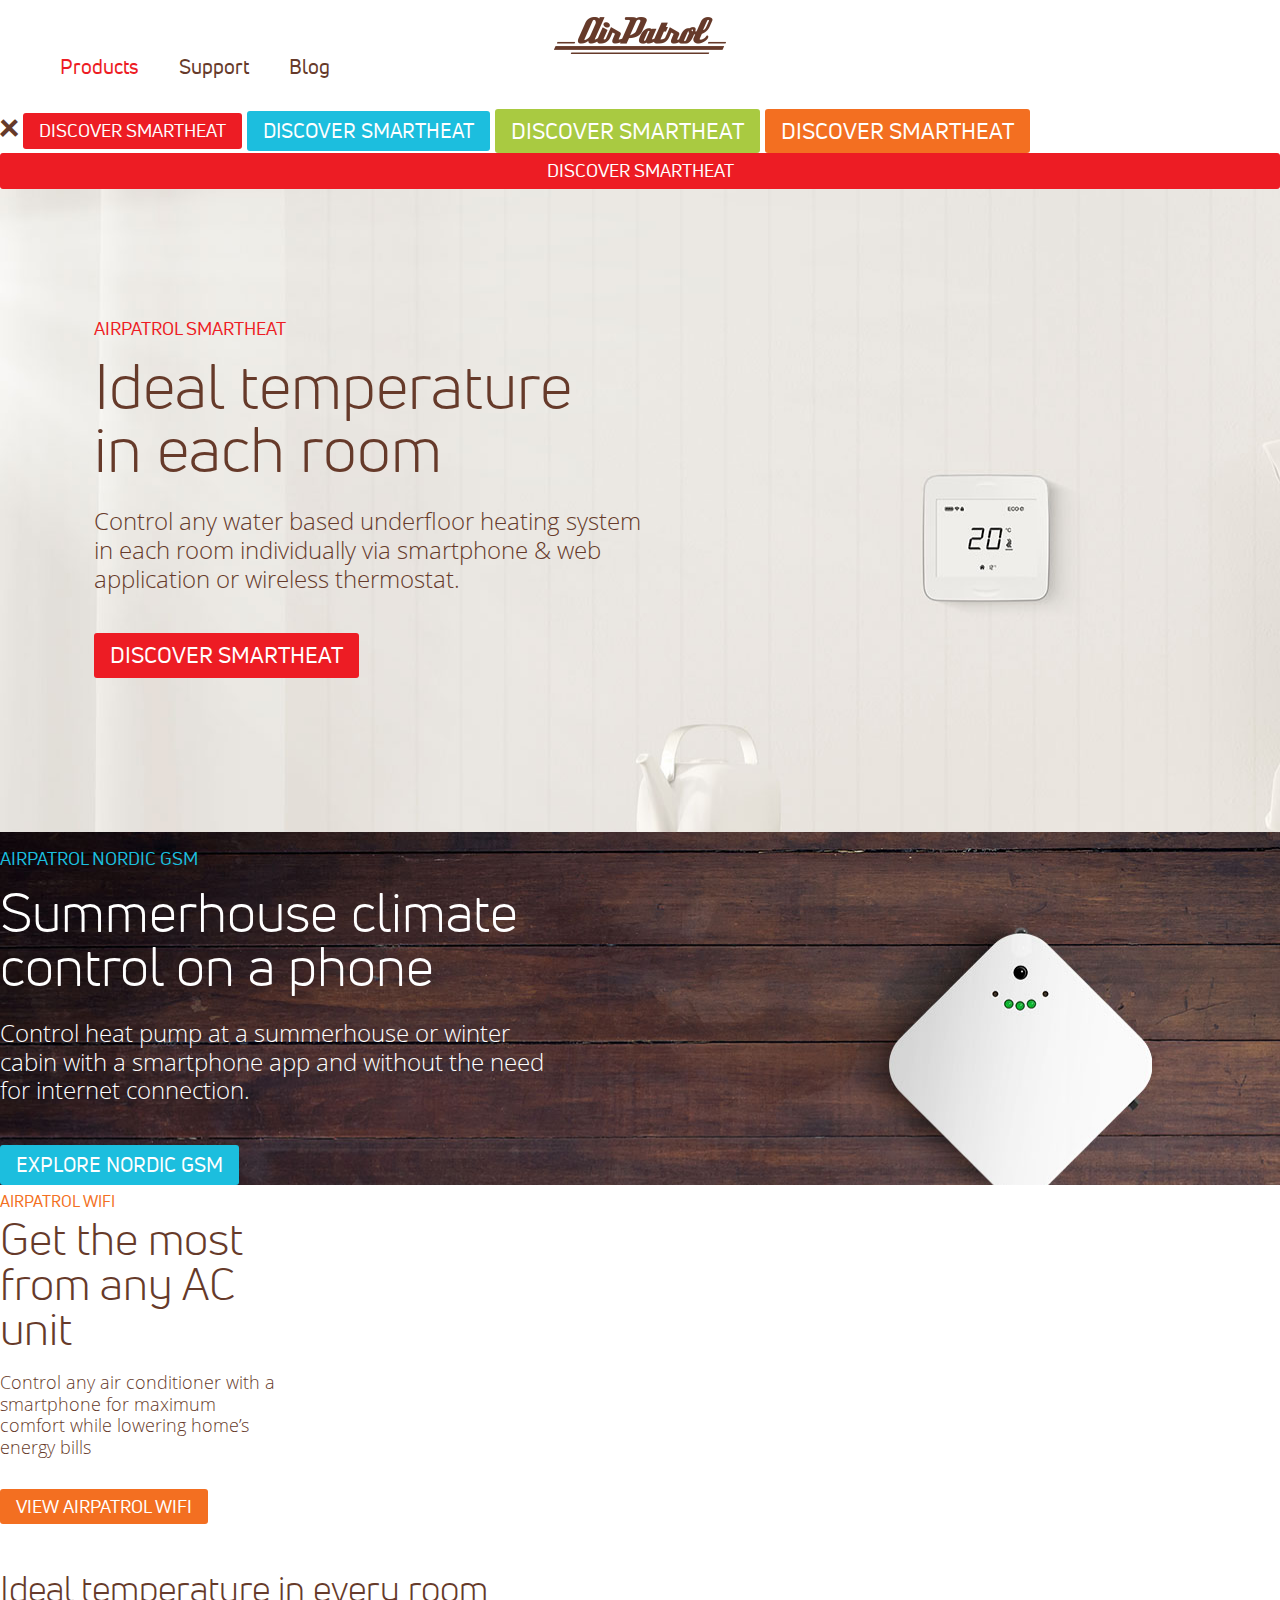
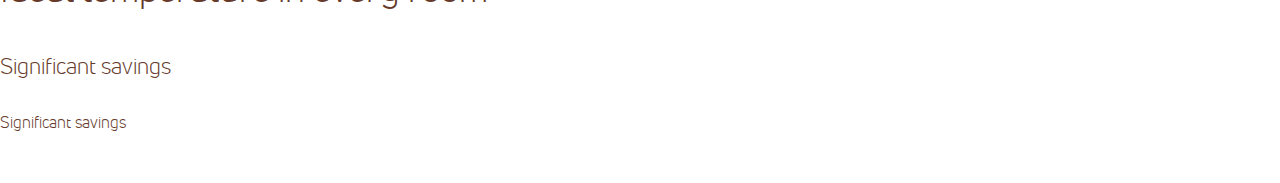
==== home-page.html @ 87ac8ced "ghgg" ====
<!DOCTYPE html>
<html>
<head>
	<title>AirPatrol</title>
	<meta charset="utf-8">
	<meta name="viewport" content="width=device-width, initial-scale=1.0">
	<link rel="stylesheet" type="text/css" href="css/style.css">
</head>
<body>

<div class="wrapper">
	<header class="main-header">
		<a href="">
			<img src="images/logo.png" alt="">
		</a>
		<nav class="nain-nav">
			<ul class="clearfix">
				<li class="current">
					<a href="">Products</a>
				</li>
				<li>
					<a href="">Support</a>
				</li>
				<li>
					<a href="">Blog</a>
				</li>
			</ul>
		</nav>
		<i class="icon icon-close"></i>
		<a href="" class="btn btn-sm btn-red">discover smartheat</a>
		<a href="" class="btn btn-md btn-blue">discover smartheat</a>
		<a href="" class="btn btn-lg btn-green">discover smartheat</a>
		<a href="" class="btn btn-lg btn-orange">discover smartheat</a>
		<a href="" class="btn btn-sm btn-red btn-block">discover smartheat</a>
		<div class="main-width">
			<div class="top-banner text-lg" style="background-image: url(images/image-1.jpg);">
				<div class="subtitle-lg text-red">AirPatrol SmartHeat</div>
				<h1>Ideal temperature <br>in each room</h1>
				<p>Control any water based underfloor heating system <br>in each room individually via smartphone &amp; web<br> application or wireless thermostat.</p>
				<a href="" class="btn btn-lg btn-red">discover smartheat</a>
			</div>
			<div class="image-container text-lg text-white" style="background-image: url(images/image-2.jpg);">
				<div class="subtitle-lg text-blue">AirPatrol NORDIC GSM</div>
				<h2>Summerhouse climate<br> control on a phone</h2>
				<p>Control heat pump at a summerhouse or winter<br> cabin with a smartphone app and without the need <br>for internet connection.</p>
				<a href="" class="btn btn-md btn-blue">Explore NORDIC GSM</a>
			</div>
			<div>
				<div class="subtitle text-orange">Airpatrol wifi</div>
				<h3>Get the most<br> from any AC<br> unit</h3>
				<p>Control any air conditioner with a<br> smartphone for maximum<br> comfort while lowering home’s<br> energy bills</p>
				<a href="" class="btn btn-sm btn-orange">View airpatrol wifi</a>
			</div>
			<h4>Ideal temperature in every room</h4>
			<h5>Significant savings</h5>
			<h6>Significant savings</h6>
		</div>
	</header>
</div>
	<script type="text/javascript" src="https://code.jquery.com/jquery-2.2.3.min.js"></script>
	<script type="text/javascript" src="js/scripts.js"></script>
</body>
</html>
---- css/style.css ----
@font-face {
  font-family: 'icomoon';
  src: url('../fonts/icomoon/fonts/icomoon.eot?mzjfic');
  src: url('../fonts/icomoon/fonts/icomoon.eot?mzjfic#iefix') format('embedded-opentype'), url('../fonts/icomoon/fonts/icomoon.ttf?mzjfic') format('truetype'), url('../fonts/icomoon/fonts/icomoon.woff?mzjfic') format('woff'), url('../fonts/icomoon/fonts/icomoon.svg?mzjfic#icomoon') format('svg');
  font-weight: normal;
  font-style: normal;
}
[class^="icon-"],
[class*=" icon-"] {
  /* use !important to prevent issues with browser extensions that change fonts */
  font-family: 'icomoon' !important;
  speak: none;
  font-style: normal;
  font-weight: normal;
  font-variant: normal;
  text-transform: none;
  line-height: 1;
  /* Better Font Rendering =========== */
  -webkit-font-smoothing: antialiased;
  -moz-osx-font-smoothing: grayscale;
}
.icon-amp:before {
  content: "\e900";
}
.icon-box:before {
  content: "\e901";
}
.icon-cart:before {
  content: "\e902";
}
.icon-check:before {
  content: "\e903";
}
.icon-close:before {
  content: "\e904";
}
.icon-europe:before {
  content: "\e905";
}
.icon-facebook:before {
  content: "\e906";
}
.icon-instagram:before {
  content: "\e907";
}
.icon-pinterest:before {
  content: "\e908";
}
.icon-shield:before {
  content: "\e909";
}
.icon-stars:before {
  content: "\e90a";
}
.icon-twitter:before {
  content: "\e90b";
}
.icon-youtube:before {
  content: "\e90c";
}
.icon-bottom:before {
  content: "\e921";
}
.icon-right:before {
  content: "\e91f";
}
@font-face {
  font-family: 'UniNeue';
  src: url('../fonts/UniNeue/unineueblack.eot');
  src: url('../fonts/UniNeue/unineueblack.eot?#iefix') format('embedded-opentype'), url('../fonts/UniNeue/unineueblack.woff2') format('woff2'), url('../fonts/UniNeue/unineueblack.woff') format('woff'), url('../fonts/UniNeue/unineueblack.ttf') format('truetype'), url('../fonts/UniNeue/unineueblack.svg#uni_neueblack') format('svg');
  font-weight: 900;
  font-style: normal;
}
@font-face {
  font-family: 'UniNeue';
  src: url('../fonts/UniNeue/unineueblack-italic.eot');
  src: url('../fonts/UniNeue/unineueblack-italic.eot?#iefix') format('embedded-opentype'), url('../fonts/UniNeue/unineueblack-italic.woff2') format('woff2'), url('../fonts/UniNeue/unineueblack-italic.woff') format('woff'), url('../fonts/UniNeue/unineueblack-italic.ttf') format('truetype'), url('../fonts/UniNeue/unineueblack-italic.svg#uni_neueblack_italic') format('svg');
  font-weight: 900;
  font-style: italic;
}
@font-face {
  font-family: 'UniNeue';
  src: url('../fonts/UniNeue/unineuebold.eot');
  src: url('../fonts/UniNeue/unineuebold.eot?#iefix') format('embedded-opentype'), url('../fonts/UniNeue/unineuebold.woff2') format('woff2'), url('../fonts/UniNeue/unineuebold.woff') format('woff'), url('../fonts/UniNeue/unineuebold.ttf') format('truetype'), url('../fonts/UniNeue/unineuebold.svg#uni_neuebold') format('svg');
  font-weight: 700;
  font-style: normal;
}
@font-face {
  font-family: 'UniNeue';
  src: url('../fonts/UniNeue/unineuebold-italic.eot');
  src: url('../fonts/UniNeue/unineuebold-italic.eot?#iefix') format('embedded-opentype'), url('../fonts/UniNeue/unineuebold-italic.woff2') format('woff2'), url('../fonts/UniNeue/unineuebold-italic.woff') format('woff'), url('../fonts/UniNeue/unineuebold-italic.ttf') format('truetype'), url('../fonts/UniNeue/unineuebold-italic.svg#uni_neuebold_italic') format('svg');
  font-weight: 700;
  font-style: italic;
}
@font-face {
  font-family: 'UniNeue';
  src: url('../fonts/UniNeue/unineuebook.eot');
  src: url('../fonts/UniNeue/unineuebook.eot?#iefix') format('embedded-opentype'), url('../fonts/UniNeue/unineuebook.woff2') format('woff2'), url('../fonts/UniNeue/unineuebook.woff') format('woff'), url('../fonts/UniNeue/unineuebook.ttf') format('truetype'), url('../fonts/UniNeue/unineuebook.svg#uni_neuebook') format('svg');
  font-weight: 300;
  font-style: normal;
}
@font-face {
  font-family: 'UniNeue';
  src: url('../fonts/UniNeue/UniNeueBook-Italic.eot');
  src: url('../fonts/UniNeue/UniNeueBook-Italic.eot?#iefix') format('embedded-opentype'), url('../fonts/UniNeue/UniNeueBook-Italic.woff2') format('woff2'), url('../fonts/UniNeue/UniNeueBook-Italic.woff') format('woff'), url('../fonts/UniNeue/UniNeueBook-Italic.ttf') format('truetype'), url('../fonts/UniNeue/UniNeueBook-Italic.svg#UniNeueBook-Italic') format('svg');
  font-weight: 300;
  font-style: italic;
}
@font-face {
  font-family: 'UniNeue';
  src: url('../fonts/UniNeue/unineueheavy.eot');
  src: url('../fonts/UniNeue/unineueheavy.eot?#iefix') format('embedded-opentype'), url('../fonts/UniNeue/unineueheavy.woff2') format('woff2'), url('../fonts/UniNeue/unineueheavy.woff') format('woff'), url('../fonts/UniNeue/unineueheavy.ttf') format('truetype'), url('../fonts/UniNeue/unineueheavy.svg#uni_neueheavy') format('svg');
  font-weight: 800;
  font-style: normal;
}
@font-face {
  font-family: 'UniNeue';
  src: url('../fonts/UniNeue/unineueheavy-italic.eot');
  src: url('../fonts/UniNeue/unineueheavy-italic.eot?#iefix') format('embedded-opentype'), url('../fonts/UniNeue/unineueheavy-italic.woff2') format('woff2'), url('../fonts/UniNeue/unineueheavy-italic.woff') format('woff'), url('../fonts/UniNeue/unineueheavy-italic.ttf') format('truetype'), url('../fonts/UniNeue/unineueheavy-italic.svg#uni_neueheavy_italic') format('svg');
  font-weight: 800;
  font-style: italic;
}
@font-face {
  font-family: 'UniNeue';
  src: url('../fonts/UniNeue/unineuelight.eot');
  src: url('../fonts/UniNeue/unineuelight.eot?#iefix') format('embedded-opentype'), url('../fonts/UniNeue/unineuelight.woff2') format('woff2'), url('../fonts/UniNeue/unineuelight.woff') format('woff'), url('../fonts/UniNeue/unineuelight.ttf') format('truetype'), url('../fonts/UniNeue/unineuelight.svg#uni_neuelight') format('svg');
  font-weight: 200;
  font-style: normal;
}
@font-face {
  font-family: 'UniNeue';
  src: url('../fonts/UniNeue/unineuelight-italic.eot');
  src: url('../fonts/UniNeue/unineuelight-italic.eot?#iefix') format('embedded-opentype'), url('../fonts/UniNeue/unineuelight-italic.woff2') format('woff2'), url('../fonts/UniNeue/unineuelight-italic.woff') format('woff'), url('../fonts/UniNeue/unineuelight-italic.ttf') format('truetype'), url('../fonts/UniNeue/unineuelight-italic.svg#uni_neuelight_italic') format('svg');
  font-weight: 200;
  font-style: italic;
}
@font-face {
  font-family: 'UniNeue';
  src: url('../fonts/UniNeue/unineueregular.eot');
  src: url('../fonts/UniNeue/unineueregular.eot?#iefix') format('embedded-opentype'), url('../fonts/UniNeue/unineueregular.woff2') format('woff2'), url('../fonts/UniNeue/unineueregular.woff') format('woff'), url('../fonts/UniNeue/unineueregular.ttf') format('truetype'), url('../fonts/UniNeue/unineueregular.svg#uni_neueregular') format('svg');
  font-weight: 400;
  font-style: normal;
}
@font-face {
  font-family: 'UniNeue';
  src: url('../fonts/UniNeue/unineueregular-italic.eot');
  src: url('../fonts/UniNeue/unineueregular-italic.eot?#iefix') format('embedded-opentype'), url('../fonts/UniNeue/unineueregular-italic.woff2') format('woff2'), url('../fonts/UniNeue/unineueregular-italic.woff') format('woff'), url('../fonts/UniNeue/unineueregular-italic.ttf') format('truetype'), url('../fonts/UniNeue/unineueregular-italic.svg#uni_neueregular_italic') format('svg');
  font-weight: 400;
  font-style: italic;
}
@font-face {
  font-family: 'UniNeue';
  src: url('../fonts/UniNeue/unineuethin.eot');
  src: url('../fonts/UniNeue/unineuethin.eot?#iefix') format('embedded-opentype'), url('../fonts/UniNeue/unineuethin.woff2') format('woff2'), url('../fonts/UniNeue/unineuethin.woff') format('woff'), url('../fonts/UniNeue/unineuethin.ttf') format('truetype'), url('../fonts/UniNeue/unineuethin.svg#uni_neuethin') format('svg');
  font-weight: 100;
  font-style: normal;
}
@font-face {
  font-family: 'UniNeue';
  src: url('../fonts/UniNeue/UniNeueThin-Italic.eot');
  src: url('../fonts/UniNeue/UniNeueThin-Italic.eot?#iefix') format('embedded-opentype'), url('../fonts/UniNeue/UniNeueThin-Italic.woff2') format('woff2'), url('../fonts/UniNeue/UniNeueThin-Italic.woff') format('woff'), url('../fonts/UniNeue/UniNeueThin-Italic.ttf') format('truetype'), url('../fonts/UniNeue/UniNeueThin-Italic.svg#UniNeueThin-Italic') format('svg');
  font-weight: 100;
  font-style: italic;
}
@font-face {
  font-family: 'OpenSans';
  src: url('../fonts/OpenSans/OpenSans-Light.eot');
  src: url('../fonts/OpenSans/OpenSans-Light.eot?#iefix') format('embedded-opentype'), url('../fonts/OpenSans/OpenSans-Light.woff2') format('woff2'), url('../fonts/OpenSans/OpenSans-Light.woff') format('woff'), url('../fonts/OpenSans/OpenSans-Light.ttf') format('truetype'), url('../fonts/OpenSans/OpenSans-Light.svg#OpenSans-Light') format('svg');
  font-weight: 300;
  font-style: normal;
}
@font-face {
  font-family: 'OpenSans';
  src: url('../fonts/OpenSans/OpenSansLight-Italic.eot');
  src: url('../fonts/OpenSans/OpenSansLight-Italic.eot?#iefix') format('embedded-opentype'), url('../fonts/OpenSans/OpenSansLight-Italic.woff2') format('woff2'), url('../fonts/OpenSans/OpenSansLight-Italic.woff') format('woff'), url('../fonts/OpenSans/OpenSansLight-Italic.ttf') format('truetype'), url('../fonts/OpenSans/OpenSansLight-Italic.svg#OpenSansLight-Italic') format('svg');
  font-weight: 300;
  font-style: italic;
}
* {
  -webkit-box-sizing: border-box;
  -moz-box-sizing: border-box;
  box-sizing: border-box;
}
*:before,
*:after {
  -webkit-box-sizing: border-box;
  -moz-box-sizing: border-box;
  box-sizing: border-box;
}
html {
  font-size: 18px;
}
body {
  font-size: 1rem;
  line-height: 1.2;
  color: #663a2a;
  font-family: 'OpenSans', sans-serif;
  font-weight: 300;
  font-style: normal;
  background: #ffffff;
  letter-spacing: 0;
}
input,
button,
select,
textarea {
  font-family: inherit;
  font-size: inherit;
  line-height: inherit;
}
a {
  color: #ed1c24;
  text-decoration: none;
}
a:hover,
a:focus {
  color: #23527c;
  text-decoration: underline;
}
a:focus {
  outline: 5px auto -webkit-focus-ring-color;
  outline-offset: -2px;
}
figure {
  margin: 0;
}
img {
  vertical-align: middle;
}
html {
  font-family: sans-serif;
  -webkit-text-size-adjust: 100%;
  -ms-text-size-adjust: 100%;
}
body {
  margin: 0;
}
article,
aside,
details,
figcaption,
figure,
footer,
header,
hgroup,
main,
menu,
nav,
section,
summary {
  display: block;
}
audio,
canvas,
progress,
video {
  display: inline-block;
  vertical-align: baseline;
}
audio:not([controls]) {
  display: none;
  height: 0;
}
[hidden],
template {
  display: none;
}
a {
  background-color: transparent;
}
a:active,
a:hover {
  outline: 0;
}
abbr[title] {
  border-bottom: 1px dotted;
}
b,
strong {
  font-weight: bold;
}
dfn {
  font-style: italic;
}
mark {
  color: #000;
  background: #ff0;
}
small {
  font-size: 80%;
}
sub,
sup {
  position: relative;
  font-size: 75%;
  line-height: 0;
  vertical-align: baseline;
}
sup {
  top: -0.5em;
}
sub {
  bottom: -0.25em;
}
img {
  border: 0;
}
svg:not(:root) {
  overflow: hidden;
}
figure {
  margin: 1em 40px;
}
hr {
  height: 0;
  -webkit-box-sizing: content-box;
  -moz-box-sizing: content-box;
  box-sizing: content-box;
}
pre {
  overflow: auto;
}
code,
kbd,
pre,
samp {
  font-family: monospace, monospace;
  font-size: 1em;
}
button,
input,
optgroup,
select,
textarea {
  margin: 0;
  font: inherit;
  color: inherit;
}
button {
  overflow: visible;
}
button,
select {
  text-transform: none;
}
button,
html input[type="button"],
input[type="reset"],
input[type="submit"] {
  -webkit-appearance: button;
  cursor: pointer;
}
button[disabled],
html input[disabled] {
  cursor: default;
}
button::-moz-focus-inner,
input::-moz-focus-inner {
  padding: 0;
  border: 0;
}
input {
  line-height: normal;
}
input[type="checkbox"],
input[type="radio"] {
  -webkit-box-sizing: border-box;
  -moz-box-sizing: border-box;
  box-sizing: border-box;
  padding: 0;
}
input[type="number"]::-webkit-inner-spin-button,
input[type="number"]::-webkit-outer-spin-button {
  height: auto;
}
input[type="search"] {
  -webkit-box-sizing: content-box;
  -moz-box-sizing: content-box;
  box-sizing: content-box;
  -webkit-appearance: textfield;
}
input[type="search"]::-webkit-search-cancel-button,
input[type="search"]::-webkit-search-decoration {
  -webkit-appearance: none;
}
fieldset {
  padding: .35em .625em .75em;
  margin: 0 2px;
  border: 1px solid #c0c0c0;
}
legend {
  padding: 0;
  border: 0;
}
textarea {
  overflow: auto;
}
optgroup {
  font-weight: bold;
}
table {
  border-spacing: 0;
  border-collapse: collapse;
}
td,
th {
  padding: 0;
}
@media print {
  *,
  *:before,
  *:after {
    color: #000 !important;
    text-shadow: none !important;
    background: transparent !important;
    -webkit-box-shadow: none !important;
    box-shadow: none !important;
  }
  a,
  a:visited {
    text-decoration: underline;
  }
  a[href]:after {
    content: " (" attr(href) ")";
  }
  abbr[title]:after {
    content: " (" attr(title) ")";
  }
  a[href^="#"]:after,
  a[href^="javascript:"]:after {
    content: "";
  }
  pre,
  blockquote {
    border: 1px solid #999;
    page-break-inside: avoid;
  }
  thead {
    display: table-header-group;
  }
  tr,
  img {
    page-break-inside: avoid;
  }
  img {
    max-width: 100% !important;
  }
  p,
  h2,
  h3 {
    orphans: 3;
    widows: 3;
  }
  h2,
  h3 {
    page-break-after: avoid;
  }
  ul,
  ol {
    margin-top: 0;
    margin-bottom: 10px;
  }
}
h1,
h2,
h3,
h4,
h5,
h6,
.h1,
.h2,
.h3,
.h4,
.h5,
.h6 {
  font-family: "UniNeue";
  font-weight: 300;
  line-height: 1;
  color: #663a2a;
}
h1,
.h1 {
  font-size: 63px;
  margin: 0 0 25px;
}
h2,
.h2 {
  font-size: 54px;
  margin: 0 0 25px;
}
h3,
.h3 {
  font-size: 45px;
  margin: 0 0 20px;
}
h4,
.h4 {
  font-size: 36px;
}
h5,
.h5 {
  font-size: 22px;
}
h6,
.h6 {
  font-size: 16px;
}
.row {
  margin-right: -15px;
  margin-left: -15px;
}
.row:before,
.row:after {
  display: table;
  content: '';
}
.row:after {
  clear: both;
}
.text-center {
  text-align: center;
}
.list-unstyled {
  list-style: none;
  padding: 0;
  margin: 0;
}
.text-white > * {
  color: #ffffff;
}
.text-lg {
  font-size: 24px;
}
.text-lg p {
  margin-bottom: 40px;
}
.subtitle-lg,
.subtitle {
  font-weight: 400;
  font-family: "UniNeue";
  text-transform: uppercase;
}
.subtitle-lg {
  font-size: 18px;
  line-height: 3;
}
.subtitle {
  font-size: 16px;
  line-height: 2;
}
.text-red {
  color: #ed1c24;
}
.text-blue {
  color: #1cbede;
}
.text-orange {
  color: #f36f21;
}
.btn {
  font-family: "UniNeue";
  display: inline-block;
  text-transform: uppercase;
  font-weight: 400;
  line-height: 1.2;
  text-align: center;
  white-space: nowrap;
  vertical-align: middle;
  color: #ffffff;
  -ms-touch-action: manipulation;
  touch-action: manipulation;
  cursor: pointer;
  -webkit-user-select: none;
  -moz-user-select: none;
  -ms-user-select: none;
  user-select: none;
  background-image: none;
  border: 1px solid transparent;
  border-radius: 3px;
  -webkit-transition: all 0.2s ease-out 0s;
  -moz-transition: all 0.2s ease-out 0s;
  -o-transition: all 0.2s ease-out 0s;
  -ms-transition: all 0.2s ease-out 0s;
  transition: all 0.2s ease-out 0s;
}
.btn-block {
  display: block;
}
.btn-sm {
  font-size: 18px;
  padding: 6px 15px;
}
.btn-md {
  font-size: 20px;
  padding: 7px 15px;
}
.btn-lg {
  font-size: 22px;
  padding: 8px 15px;
}
.btn-blue {
  background-color: #1cbede;
}
.btn-red {
  background-color: #ed1c24;
}
.btn-green {
  background-color: #a9ca41;
}
.btn-orange {
  background-color: #f36f21;
}
.btn:focus,
.btn:active:focus,
.btn.active:focus,
.btn.focus,
.btn:active.focus,
.btn.active.focus {
  outline: 5px auto -webkit-focus-ring-color;
  outline-offset: -2px;
}
.btn:hover,
.btn:focus,
.btn.focus {
  color: #fff;
  text-decoration: none;
  background-color: #006a66;
}
.btn:active,
.btn.active {
  background-image: none;
  outline: 0;
  background-color: #014341;
}
p,
ul,
ol {
  margin: 0 0 30px;
}
.clearfix:after {
  content: " ";
  display: table;
  width: 100%;
  clear: both;
}
img {
  margin: auto;
  max-width: 100%;
  display: block;
  height: auto;
}
.main-width {
  max-width: 1440px;
  margin: auto;
}
.top-banner {
  padding: 113px 94px 154px;
}
.nain-nav {
  font-family: "UniNeue";
  font-weight: 400;
  font-size: 20px;
}
.nain-nav ul {
  list-style: none;
}
.nain-nav ul li {
  float: left;
}
.nain-nav ul li.current a {
  color: #ed1c24;
}
.nain-nav ul li a {
  padding: 10px 20px;
  color: #663a2a;
}
.nain-nav ul li a:hover {
  color: rgba(237, 28, 36, 0.8);
  text-decoration: none;
}
.main-header {
  padding: 16px 0 15px;
}
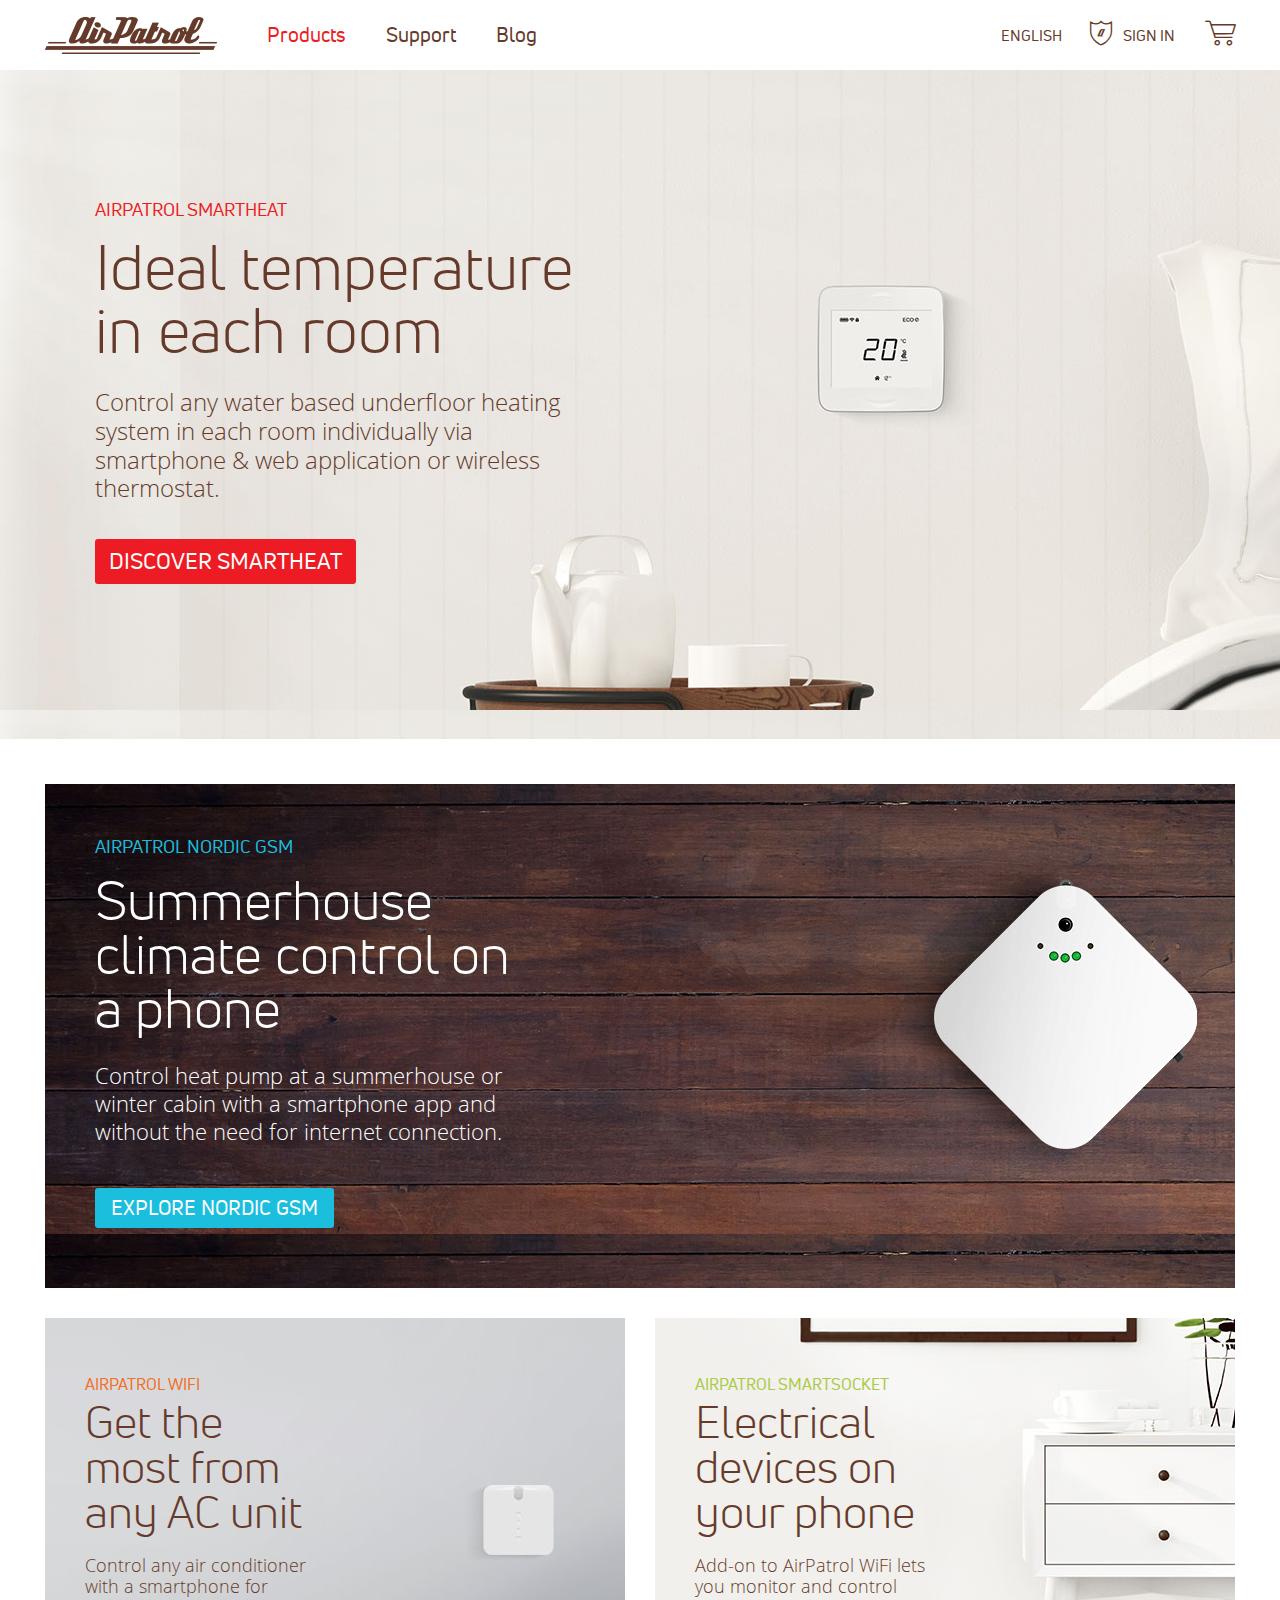
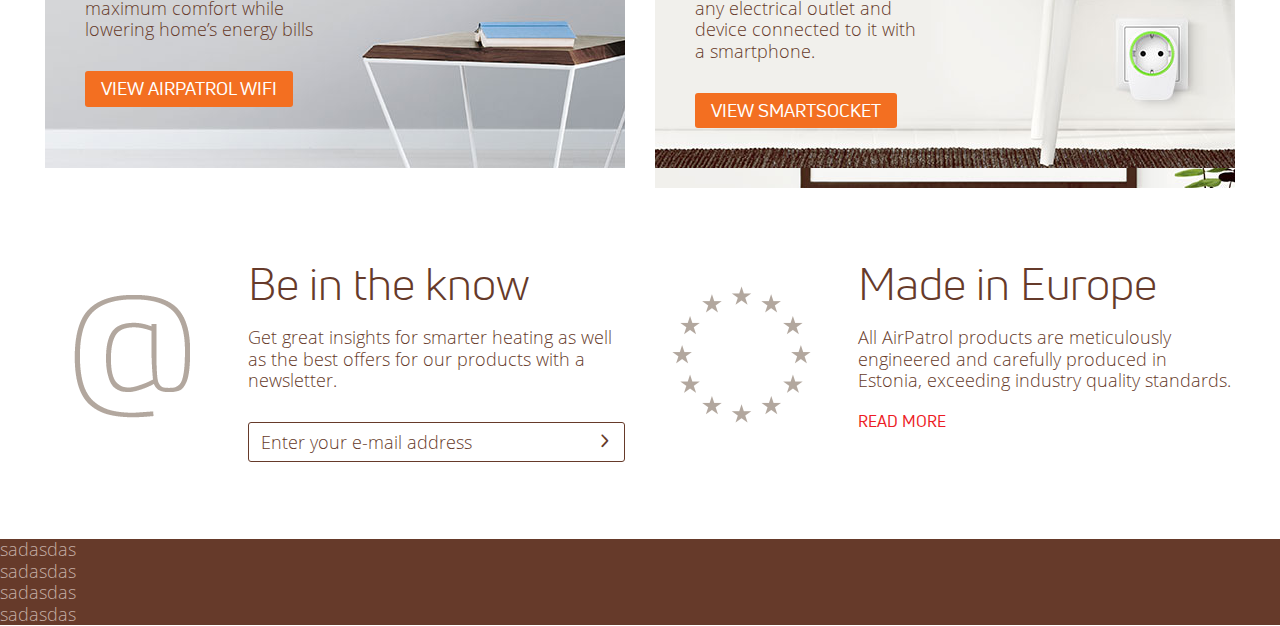
==== commit ec255147: "upasdf" ====
--- a/home-page.html
+++ b/home-page.html
@@ -10,53 +10,142 @@
 
 <div class="wrapper">
 	<header class="main-header">
-		<a href="">
-			<img src="images/logo.png" alt="">
-		</a>
-		<nav class="nain-nav">
-			<ul class="clearfix">
-				<li class="current">
-					<a href="">Products</a>
-				</li>
-				<li>
-					<a href="">Support</a>
-				</li>
-				<li>
-					<a href="">Blog</a>
-				</li>
-			</ul>
-		</nav>
-		<i class="icon icon-close"></i>
-		<a href="" class="btn btn-sm btn-red">discover smartheat</a>
-		<a href="" class="btn btn-md btn-blue">discover smartheat</a>
-		<a href="" class="btn btn-lg btn-green">discover smartheat</a>
-		<a href="" class="btn btn-lg btn-orange">discover smartheat</a>
-		<a href="" class="btn btn-sm btn-red btn-block">discover smartheat</a>
-		<div class="main-width">
-			<div class="top-banner text-lg" style="background-image: url(images/image-1.jpg);">
-				<div class="subtitle-lg text-red">AirPatrol SmartHeat</div>
-				<h1>Ideal temperature <br>in each room</h1>
-				<p>Control any water based underfloor heating system <br>in each room individually via smartphone &amp; web<br> application or wireless thermostat.</p>
-				<a href="" class="btn btn-lg btn-red">discover smartheat</a>
+		<div class="main-header-width">
+
+			<a href="" class="logo">
+				<img src="images/logo.png" alt="">
+			</a>
+			<nav class="main-nav">
+				<ul>
+					<li class="current">
+						<a href="">Products</a>
+					</li>
+					<li>
+						<a href="">Support</a>
+					</li>
+					<li>
+						<a href="">Blog</a>
+					</li>
+				</ul>
+			</nav>
+			<div class="part-right-header">
+				<div class="dropdown-language">
+					<div class="dropdown-language-title">ENGLISH</div>
+					<div class="dropdown-language-content">
+						<ul>
+							<li data-language="ENGLISH">ENGLISH</li>
+							<li data-language="EESTI">EESTI</li>
+							<li data-language="SVENSKA">SVENSKA</li>
+							<li data-language="NORSK">NORSK</li>
+							<li data-language="SUOMI">SUOMI</li>
+							<li data-language="РУССКИЙ">РУССКИЙ</li>
+						</ul>
+					</div>
+				</div>
+				<a href="" class="sign-in-link"> <i class="icon icon-shield"></i> <span>SIGN IN</span></a>
+				<a href="" class="cart-link"> <i class="icon-cart"></i> </a>
 			</div>
-			<div class="image-container text-lg text-white" style="background-image: url(images/image-2.jpg);">
-				<div class="subtitle-lg text-blue">AirPatrol NORDIC GSM</div>
-				<h2>Summerhouse climate<br> control on a phone</h2>
-				<p>Control heat pump at a summerhouse or winter<br> cabin with a smartphone app and without the need <br>for internet connection.</p>
-				<a href="" class="btn btn-md btn-blue">Explore NORDIC GSM</a>
-			</div>
-			<div>
-				<div class="subtitle text-orange">Airpatrol wifi</div>
-				<h3>Get the most<br> from any AC<br> unit</h3>
-				<p>Control any air conditioner with a<br> smartphone for maximum<br> comfort while lowering home’s<br> energy bills</p>
-				<a href="" class="btn btn-sm btn-orange">View airpatrol wifi</a>
-			</div>
-			<h4>Ideal temperature in every room</h4>
-			<h5>Significant savings</h5>
-			<h6>Significant savings</h6>
+
 		</div>
 	</header>
+
+	<div class="main-width section-lg text-lg" style="background-image: url(images/image-1.jpg);">
+		<div class="main-padding">
+			<div class="row row60">
+				<div class="col-sm-6">
+					<h4 class="subtitle-lg text-red">AirPatrol SmartHeat</h4>
+					<h1>Ideal temperature <br> in each room</h1>
+					<p>Control any water based underfloor heating system in each room individually via smartphone &amp; web application or wireless thermostat.</p>
+					<p><a href="" class="btn btn-lg btn-red">discover smartheat</a></p>
+				</div>
+			</div>
+		</div>
+	</div>
+	<div class="main-width">
+		<div class="text-md text-white section-md" style="background-image: url(images/image-2.jpg);">
+			<div class="main-padding">
+				<div class="row row100">
+					<div class="col-sm-6">
+						<h4 class="subtitle-lg text-blue">AirPatrol NORDIC GSM</h4>
+						<h2>Summerhouse climate control on a phone</h2>
+						<p>Control heat pump at a summerhouse or winter cabin with a smartphone app and without the need for internet connection.</p>
+						<p><a href="" class="btn btn-md btn-blue">Explore NORDIC GSM</a></p>
+					</div>
+				</div>
+			</div>
+		</div>
+
+
+		<div class="row">
+			<div class="col-sm-6">
+				<div class="small-padding section-sm" style="background-image: url(images/airpatrol-wifi.jpg);">
+					<div class="row">
+						<div class="col-sm-6">
+							<h4 class="subtitle text-orange">Airpatrol wifi</h4>
+							<h3>Get the most from any AC unit</h3>
+							<p>Control any air conditioner with a smartphone for maximum comfort while lowering home’s energy bills</p>
+							<p><a href="" class="btn btn-sm btn-orange">View airpatrol wifi</a></p>
+						</div>
+					</div>
+				</div>
+			</div>
+			<div class="col-sm-6">
+				<div class="small-padding section-sm" style="background-image: url(images/airpatrol-smartsocket.jpg);">
+					<div class="row">
+						<div class="col-sm-6">
+							<h4 class="subtitle text-green">Airpatrol smartsocket</h4>
+							<h3>Electrical devices on your phone</h3>
+							<p>Add-on to AirPatrol WiFi lets you monitor and control any electrical outlet and device connected to it with a smartphone.</p>
+							<p><a href="" class="btn btn-sm btn-orange">View smartsocket</a></p>
+						</div>
+					</div>
+				</div>
+			</div>
+		</div>
+
+		<div class="row column-text">
+			<div class="col-sm-6">
+				<div class="row">
+					<div class="col-sm-4">
+						<img src="images/amp.png">
+					</div>
+					<div class="col-sm-8">
+						<h3>Be in the know</h3>
+						<p>Get great insights for smarter heating as well as the best offers for our products with a newsletter.</p>
+						<form>
+							<div class="input-button">
+								<input type="text" class="form-control" placeholder="Enter your e-mail address">
+								<button><i class="icon-right"></i></button>
+							</div>
+						</form>
+					</div>
+				</div>
+			</div>
+			<div class="col-sm-6">
+				<div class="row">
+					<div class="col-sm-4">
+						<img src="images/stars.png">
+					</div>
+					<div class="col-sm-8">
+						<h3>Made in Europe</h3>
+						<p>All AirPatrol products are meticulously engineered and carefully produced in Estonia, exceeding industry quality standards.</p>
+						<p class="read-more">
+							<a href="">READ MORE</a>
+						</p>
+					</div>
+				</div>
+			</div>
+		</div>
+	</div>
 </div>
+
+<footer class="main-footer">
+	sadasdas<br>
+	sadasdas<br>
+	sadasdas<br>
+	sadasdas<br>
+</footer>
+
 	<script type="text/javascript" src="https://code.jquery.com/jquery-2.2.3.min.js"></script>
 	<script type="text/javascript" src="js/scripts.js"></script>
 </body>
--- a/css/style.css
+++ b/css/style.css
@@ -209,12 +209,12 @@
   line-height: inherit;
 }
 a {
-  color: #ed1c24;
+  color: inherit;
   text-decoration: none;
 }
 a:hover,
 a:focus {
-  color: #23527c;
+  color: inherit;
   text-decoration: underline;
 }
 a:focus {
@@ -476,7 +476,7 @@
   font-family: "UniNeue";
   font-weight: 300;
   line-height: 1;
-  color: #663a2a;
+  color: inherit;
 }
 h1,
 .h1 {
@@ -532,7 +532,14 @@
   font-size: 24px;
 }
 .text-lg p {
-  margin-bottom: 40px;
+  margin-bottom: 36px;
+}
+.text-md {
+  font-size: 22px;
+}
+.text-md p {
+  line-height: 28px;
+  margin-bottom: 43px;
 }
 .subtitle-lg,
 .subtitle {
@@ -543,10 +550,12 @@
 .subtitle-lg {
   font-size: 18px;
   line-height: 3;
+  margin: 0;
 }
 .subtitle {
   font-size: 16px;
   line-height: 2;
+  margin: 0;
 }
 .text-red {
   color: #ed1c24;
@@ -556,6 +565,9 @@
 }
 .text-orange {
   color: #f36f21;
+}
+.text-green {
+  color: #a9ca41;
 }
 .btn {
   font-family: "UniNeue";
@@ -596,7 +608,7 @@
 }
 .btn-lg {
   font-size: 22px;
-  padding: 8px 15px;
+  padding: 8px 13px;
 }
 .btn-blue {
   background-color: #1cbede;
@@ -632,6 +644,737 @@
   outline: 0;
   background-color: #014341;
 }
+.row {
+  margin-left: -15px;
+  margin-right: -15px;
+}
+.col-xs-1,
+.col-sm-1,
+.col-md-1,
+.col-lg-1,
+.col-xs-2,
+.col-sm-2,
+.col-md-2,
+.col-lg-2,
+.col-xs-3,
+.col-sm-3,
+.col-md-3,
+.col-lg-3,
+.col-xs-4,
+.col-sm-4,
+.col-md-4,
+.col-lg-4,
+.col-xs-5,
+.col-sm-5,
+.col-md-5,
+.col-lg-5,
+.col-xs-6,
+.col-sm-6,
+.col-md-6,
+.col-lg-6,
+.col-xs-7,
+.col-sm-7,
+.col-md-7,
+.col-lg-7,
+.col-xs-8,
+.col-sm-8,
+.col-md-8,
+.col-lg-8,
+.col-xs-9,
+.col-sm-9,
+.col-md-9,
+.col-lg-9,
+.col-xs-10,
+.col-sm-10,
+.col-md-10,
+.col-lg-10,
+.col-xs-11,
+.col-sm-11,
+.col-md-11,
+.col-lg-11,
+.col-xs-12,
+.col-sm-12,
+.col-md-12,
+.col-lg-12 {
+  position: relative;
+  min-height: 1px;
+  padding-left: 15px;
+  padding-right: 15px;
+}
+.col-xs-1,
+.col-xs-2,
+.col-xs-3,
+.col-xs-4,
+.col-xs-5,
+.col-xs-6,
+.col-xs-7,
+.col-xs-8,
+.col-xs-9,
+.col-xs-10,
+.col-xs-11,
+.col-xs-12 {
+  float: left;
+}
+.col-xs-12 {
+  width: 100%;
+}
+.col-xs-11 {
+  width: 91.66666667%;
+}
+.col-xs-10 {
+  width: 83.33333333%;
+}
+.col-xs-9 {
+  width: 75%;
+}
+.col-xs-8 {
+  width: 66.66666667%;
+}
+.col-xs-7 {
+  width: 58.33333333%;
+}
+.col-xs-6 {
+  width: 50%;
+}
+.col-xs-5 {
+  width: 41.66666667%;
+}
+.col-xs-4 {
+  width: 33.33333333%;
+}
+.col-xs-3 {
+  width: 25%;
+}
+.col-xs-2 {
+  width: 16.66666667%;
+}
+.col-xs-1 {
+  width: 8.33333333%;
+}
+.col-xs-pull-12 {
+  right: 100%;
+}
+.col-xs-pull-11 {
+  right: 91.66666667%;
+}
+.col-xs-pull-10 {
+  right: 83.33333333%;
+}
+.col-xs-pull-9 {
+  right: 75%;
+}
+.col-xs-pull-8 {
+  right: 66.66666667%;
+}
+.col-xs-pull-7 {
+  right: 58.33333333%;
+}
+.col-xs-pull-6 {
+  right: 50%;
+}
+.col-xs-pull-5 {
+  right: 41.66666667%;
+}
+.col-xs-pull-4 {
+  right: 33.33333333%;
+}
+.col-xs-pull-3 {
+  right: 25%;
+}
+.col-xs-pull-2 {
+  right: 16.66666667%;
+}
+.col-xs-pull-1 {
+  right: 8.33333333%;
+}
+.col-xs-pull-0 {
+  right: auto;
+}
+.col-xs-push-12 {
+  left: 100%;
+}
+.col-xs-push-11 {
+  left: 91.66666667%;
+}
+.col-xs-push-10 {
+  left: 83.33333333%;
+}
+.col-xs-push-9 {
+  left: 75%;
+}
+.col-xs-push-8 {
+  left: 66.66666667%;
+}
+.col-xs-push-7 {
+  left: 58.33333333%;
+}
+.col-xs-push-6 {
+  left: 50%;
+}
+.col-xs-push-5 {
+  left: 41.66666667%;
+}
+.col-xs-push-4 {
+  left: 33.33333333%;
+}
+.col-xs-push-3 {
+  left: 25%;
+}
+.col-xs-push-2 {
+  left: 16.66666667%;
+}
+.col-xs-push-1 {
+  left: 8.33333333%;
+}
+.col-xs-push-0 {
+  left: auto;
+}
+.col-xs-offset-12 {
+  margin-left: 100%;
+}
+.col-xs-offset-11 {
+  margin-left: 91.66666667%;
+}
+.col-xs-offset-10 {
+  margin-left: 83.33333333%;
+}
+.col-xs-offset-9 {
+  margin-left: 75%;
+}
+.col-xs-offset-8 {
+  margin-left: 66.66666667%;
+}
+.col-xs-offset-7 {
+  margin-left: 58.33333333%;
+}
+.col-xs-offset-6 {
+  margin-left: 50%;
+}
+.col-xs-offset-5 {
+  margin-left: 41.66666667%;
+}
+.col-xs-offset-4 {
+  margin-left: 33.33333333%;
+}
+.col-xs-offset-3 {
+  margin-left: 25%;
+}
+.col-xs-offset-2 {
+  margin-left: 16.66666667%;
+}
+.col-xs-offset-1 {
+  margin-left: 8.33333333%;
+}
+.col-xs-offset-0 {
+  margin-left: 0%;
+}
+@media (min-width: 768px) {
+  .col-sm-1,
+  .col-sm-2,
+  .col-sm-3,
+  .col-sm-4,
+  .col-sm-5,
+  .col-sm-6,
+  .col-sm-7,
+  .col-sm-8,
+  .col-sm-9,
+  .col-sm-10,
+  .col-sm-11,
+  .col-sm-12 {
+    float: left;
+  }
+  .col-sm-12 {
+    width: 100%;
+  }
+  .col-sm-11 {
+    width: 91.66666667%;
+  }
+  .col-sm-10 {
+    width: 83.33333333%;
+  }
+  .col-sm-9 {
+    width: 75%;
+  }
+  .col-sm-8 {
+    width: 66.66666667%;
+  }
+  .col-sm-7 {
+    width: 58.33333333%;
+  }
+  .col-sm-6 {
+    width: 50%;
+  }
+  .col-sm-5 {
+    width: 41.66666667%;
+  }
+  .col-sm-4 {
+    width: 33.33333333%;
+  }
+  .col-sm-3 {
+    width: 25%;
+  }
+  .col-sm-2 {
+    width: 16.66666667%;
+  }
+  .col-sm-1 {
+    width: 8.33333333%;
+  }
+  .col-sm-pull-12 {
+    right: 100%;
+  }
+  .col-sm-pull-11 {
+    right: 91.66666667%;
+  }
+  .col-sm-pull-10 {
+    right: 83.33333333%;
+  }
+  .col-sm-pull-9 {
+    right: 75%;
+  }
+  .col-sm-pull-8 {
+    right: 66.66666667%;
+  }
+  .col-sm-pull-7 {
+    right: 58.33333333%;
+  }
+  .col-sm-pull-6 {
+    right: 50%;
+  }
+  .col-sm-pull-5 {
+    right: 41.66666667%;
+  }
+  .col-sm-pull-4 {
+    right: 33.33333333%;
+  }
+  .col-sm-pull-3 {
+    right: 25%;
+  }
+  .col-sm-pull-2 {
+    right: 16.66666667%;
+  }
+  .col-sm-pull-1 {
+    right: 8.33333333%;
+  }
+  .col-sm-pull-0 {
+    right: auto;
+  }
+  .col-sm-push-12 {
+    left: 100%;
+  }
+  .col-sm-push-11 {
+    left: 91.66666667%;
+  }
+  .col-sm-push-10 {
+    left: 83.33333333%;
+  }
+  .col-sm-push-9 {
+    left: 75%;
+  }
+  .col-sm-push-8 {
+    left: 66.66666667%;
+  }
+  .col-sm-push-7 {
+    left: 58.33333333%;
+  }
+  .col-sm-push-6 {
+    left: 50%;
+  }
+  .col-sm-push-5 {
+    left: 41.66666667%;
+  }
+  .col-sm-push-4 {
+    left: 33.33333333%;
+  }
+  .col-sm-push-3 {
+    left: 25%;
+  }
+  .col-sm-push-2 {
+    left: 16.66666667%;
+  }
+  .col-sm-push-1 {
+    left: 8.33333333%;
+  }
+  .col-sm-push-0 {
+    left: auto;
+  }
+  .col-sm-offset-12 {
+    margin-left: 100%;
+  }
+  .col-sm-offset-11 {
+    margin-left: 91.66666667%;
+  }
+  .col-sm-offset-10 {
+    margin-left: 83.33333333%;
+  }
+  .col-sm-offset-9 {
+    margin-left: 75%;
+  }
+  .col-sm-offset-8 {
+    margin-left: 66.66666667%;
+  }
+  .col-sm-offset-7 {
+    margin-left: 58.33333333%;
+  }
+  .col-sm-offset-6 {
+    margin-left: 50%;
+  }
+  .col-sm-offset-5 {
+    margin-left: 41.66666667%;
+  }
+  .col-sm-offset-4 {
+    margin-left: 33.33333333%;
+  }
+  .col-sm-offset-3 {
+    margin-left: 25%;
+  }
+  .col-sm-offset-2 {
+    margin-left: 16.66666667%;
+  }
+  .col-sm-offset-1 {
+    margin-left: 8.33333333%;
+  }
+  .col-sm-offset-0 {
+    margin-left: 0%;
+  }
+}
+@media (min-width: 992px) {
+  .col-md-1,
+  .col-md-2,
+  .col-md-3,
+  .col-md-4,
+  .col-md-5,
+  .col-md-6,
+  .col-md-7,
+  .col-md-8,
+  .col-md-9,
+  .col-md-10,
+  .col-md-11,
+  .col-md-12 {
+    float: left;
+  }
+  .col-md-12 {
+    width: 100%;
+  }
+  .col-md-11 {
+    width: 91.66666667%;
+  }
+  .col-md-10 {
+    width: 83.33333333%;
+  }
+  .col-md-9 {
+    width: 75%;
+  }
+  .col-md-8 {
+    width: 66.66666667%;
+  }
+  .col-md-7 {
+    width: 58.33333333%;
+  }
+  .col-md-6 {
+    width: 50%;
+  }
+  .col-md-5 {
+    width: 41.66666667%;
+  }
+  .col-md-4 {
+    width: 33.33333333%;
+  }
+  .col-md-3 {
+    width: 25%;
+  }
+  .col-md-2 {
+    width: 16.66666667%;
+  }
+  .col-md-1 {
+    width: 8.33333333%;
+  }
+  .col-md-pull-12 {
+    right: 100%;
+  }
+  .col-md-pull-11 {
+    right: 91.66666667%;
+  }
+  .col-md-pull-10 {
+    right: 83.33333333%;
+  }
+  .col-md-pull-9 {
+    right: 75%;
+  }
+  .col-md-pull-8 {
+    right: 66.66666667%;
+  }
+  .col-md-pull-7 {
+    right: 58.33333333%;
+  }
+  .col-md-pull-6 {
+    right: 50%;
+  }
+  .col-md-pull-5 {
+    right: 41.66666667%;
+  }
+  .col-md-pull-4 {
+    right: 33.33333333%;
+  }
+  .col-md-pull-3 {
+    right: 25%;
+  }
+  .col-md-pull-2 {
+    right: 16.66666667%;
+  }
+  .col-md-pull-1 {
+    right: 8.33333333%;
+  }
+  .col-md-pull-0 {
+    right: auto;
+  }
+  .col-md-push-12 {
+    left: 100%;
+  }
+  .col-md-push-11 {
+    left: 91.66666667%;
+  }
+  .col-md-push-10 {
+    left: 83.33333333%;
+  }
+  .col-md-push-9 {
+    left: 75%;
+  }
+  .col-md-push-8 {
+    left: 66.66666667%;
+  }
+  .col-md-push-7 {
+    left: 58.33333333%;
+  }
+  .col-md-push-6 {
+    left: 50%;
+  }
+  .col-md-push-5 {
+    left: 41.66666667%;
+  }
+  .col-md-push-4 {
+    left: 33.33333333%;
+  }
+  .col-md-push-3 {
+    left: 25%;
+  }
+  .col-md-push-2 {
+    left: 16.66666667%;
+  }
+  .col-md-push-1 {
+    left: 8.33333333%;
+  }
+  .col-md-push-0 {
+    left: auto;
+  }
+  .col-md-offset-12 {
+    margin-left: 100%;
+  }
+  .col-md-offset-11 {
+    margin-left: 91.66666667%;
+  }
+  .col-md-offset-10 {
+    margin-left: 83.33333333%;
+  }
+  .col-md-offset-9 {
+    margin-left: 75%;
+  }
+  .col-md-offset-8 {
+    margin-left: 66.66666667%;
+  }
+  .col-md-offset-7 {
+    margin-left: 58.33333333%;
+  }
+  .col-md-offset-6 {
+    margin-left: 50%;
+  }
+  .col-md-offset-5 {
+    margin-left: 41.66666667%;
+  }
+  .col-md-offset-4 {
+    margin-left: 33.33333333%;
+  }
+  .col-md-offset-3 {
+    margin-left: 25%;
+  }
+  .col-md-offset-2 {
+    margin-left: 16.66666667%;
+  }
+  .col-md-offset-1 {
+    margin-left: 8.33333333%;
+  }
+  .col-md-offset-0 {
+    margin-left: 0%;
+  }
+}
+@media (min-width: 1200px) {
+  .col-lg-1,
+  .col-lg-2,
+  .col-lg-3,
+  .col-lg-4,
+  .col-lg-5,
+  .col-lg-6,
+  .col-lg-7,
+  .col-lg-8,
+  .col-lg-9,
+  .col-lg-10,
+  .col-lg-11,
+  .col-lg-12 {
+    float: left;
+  }
+  .col-lg-12 {
+    width: 100%;
+  }
+  .col-lg-11 {
+    width: 91.66666667%;
+  }
+  .col-lg-10 {
+    width: 83.33333333%;
+  }
+  .col-lg-9 {
+    width: 75%;
+  }
+  .col-lg-8 {
+    width: 66.66666667%;
+  }
+  .col-lg-7 {
+    width: 58.33333333%;
+  }
+  .col-lg-6 {
+    width: 50%;
+  }
+  .col-lg-5 {
+    width: 41.66666667%;
+  }
+  .col-lg-4 {
+    width: 33.33333333%;
+  }
+  .col-lg-3 {
+    width: 25%;
+  }
+  .col-lg-2 {
+    width: 16.66666667%;
+  }
+  .col-lg-1 {
+    width: 8.33333333%;
+  }
+  .col-lg-pull-12 {
+    right: 100%;
+  }
+  .col-lg-pull-11 {
+    right: 91.66666667%;
+  }
+  .col-lg-pull-10 {
+    right: 83.33333333%;
+  }
+  .col-lg-pull-9 {
+    right: 75%;
+  }
+  .col-lg-pull-8 {
+    right: 66.66666667%;
+  }
+  .col-lg-pull-7 {
+    right: 58.33333333%;
+  }
+  .col-lg-pull-6 {
+    right: 50%;
+  }
+  .col-lg-pull-5 {
+    right: 41.66666667%;
+  }
+  .col-lg-pull-4 {
+    right: 33.33333333%;
+  }
+  .col-lg-pull-3 {
+    right: 25%;
+  }
+  .col-lg-pull-2 {
+    right: 16.66666667%;
+  }
+  .col-lg-pull-1 {
+    right: 8.33333333%;
+  }
+  .col-lg-pull-0 {
+    right: auto;
+  }
+  .col-lg-push-12 {
+    left: 100%;
+  }
+  .col-lg-push-11 {
+    left: 91.66666667%;
+  }
+  .col-lg-push-10 {
+    left: 83.33333333%;
+  }
+  .col-lg-push-9 {
+    left: 75%;
+  }
+  .col-lg-push-8 {
+    left: 66.66666667%;
+  }
+  .col-lg-push-7 {
+    left: 58.33333333%;
+  }
+  .col-lg-push-6 {
+    left: 50%;
+  }
+  .col-lg-push-5 {
+    left: 41.66666667%;
+  }
+  .col-lg-push-4 {
+    left: 33.33333333%;
+  }
+  .col-lg-push-3 {
+    left: 25%;
+  }
+  .col-lg-push-2 {
+    left: 16.66666667%;
+  }
+  .col-lg-push-1 {
+    left: 8.33333333%;
+  }
+  .col-lg-push-0 {
+    left: auto;
+  }
+  .col-lg-offset-12 {
+    margin-left: 100%;
+  }
+  .col-lg-offset-11 {
+    margin-left: 91.66666667%;
+  }
+  .col-lg-offset-10 {
+    margin-left: 83.33333333%;
+  }
+  .col-lg-offset-9 {
+    margin-left: 75%;
+  }
+  .col-lg-offset-8 {
+    margin-left: 66.66666667%;
+  }
+  .col-lg-offset-7 {
+    margin-left: 58.33333333%;
+  }
+  .col-lg-offset-6 {
+    margin-left: 50%;
+  }
+  .col-lg-offset-5 {
+    margin-left: 41.66666667%;
+  }
+  .col-lg-offset-4 {
+    margin-left: 33.33333333%;
+  }
+  .col-lg-offset-3 {
+    margin-left: 25%;
+  }
+  .col-lg-offset-2 {
+    margin-left: 16.66666667%;
+  }
+  .col-lg-offset-1 {
+    margin-left: 8.33333333%;
+  }
+  .col-lg-offset-0 {
+    margin-left: 0%;
+  }
+}
 p,
 ul,
 ol {
@@ -651,33 +1394,244 @@
 }
 .main-width {
   max-width: 1440px;
+  padding: 0 45px;
   margin: auto;
 }
-.top-banner {
-  padding: 113px 94px 154px;
-}
-.nain-nav {
+.main-padding {
+  padding: 0 50px;
+}
+.small-padding {
+  padding: 0 40px;
+}
+.row60 {
+  margin-left: -60px;
+  margin-right: -60px;
+}
+.row60 > * {
+  padding-left: 60px;
+  padding-right: 60px;
+}
+.row100 {
+  margin-left: -100px;
+  margin-right: -100px;
+}
+.row100 > * {
+  padding-left: 100px;
+  padding-right: 100px;
+}
+.form-control {
+  font-family: "OpenSans", sans-serif;
+  font-weight: 300;
+  display: block;
+  width: 100%;
+  height: 40px;
+  padding: 6px 12px;
+  font-size: 18px;
+  line-height: 1.42857143;
+  color: #555555;
+  background-color: #ffffff;
+  background-image: none;
+  border: 1px solid #663a2a;
+  border-radius: 3px;
+  box-shadow: none;
+  -webkit-transition: border-color ease-in-out 0.15s, -webkit-box-shadow ease-in-out 0.15s;
+  -o-transition: border-color ease-in-out 0.15s, box-shadow ease-in-out 0.15s;
+  transition: border-color ease-in-out 0.15s, box-shadow ease-in-out 0.15s;
+}
+.form-control:focus {
+  border-color: #66afe9;
+  outline: 0;
+  -webkit-box-shadow: inset 0 1px 1px rgba(0, 0, 0, 0.075), 0 0 8px rgba(102, 175, 233, 0.6);
+  box-shadow: inset 0 1px 1px rgba(0, 0, 0, 0.075), 0 0 8px rgba(102, 175, 233, 0.6);
+}
+.form-control::-moz-placeholder {
+  color: #663a2a;
+  opacity: 1;
+}
+.form-control:-ms-input-placeholder {
+  color: #663a2a;
+}
+.form-control::-webkit-input-placeholder {
+  color: #663a2a;
+}
+.form-control::-ms-expand {
+  border: 0;
+  background-color: transparent;
+}
+.section-lg {
+  padding-top: 113px;
+  padding-bottom: 119px;
+  margin-bottom: 45px;
+}
+.section-md {
+  margin-bottom: 30px;
+  padding-top: 36px;
+  padding-bottom: 17px;
+}
+.section-sm {
+  min-height: 450px;
+  padding-top: 50px;
+  padding-bottom: 30px;
+  margin-bottom: 30px;
+}
+.column-text {
+  padding-top: 44px;
+  padding-bottom: 77px;
+}
+.column-text img {
+  margin: 24px auto 0;
+}
+.read-more {
+  font-size: 16px;
+  color: #ed1c24;
+  font-family: 'UniNeue';
+  font-weight: 400;
+  margin-top: -10px;
+}
+.input-button {
+  position: relative;
+}
+.input-button button {
+  position: absolute;
+  top: 2px;
+  bottom: 2px;
+  right: 2px;
+  height: auto;
+  width: 36px;
+  border: none;
+  background: #fff;
+  font-size: 14px;
+}
+.main-nav {
   font-family: "UniNeue";
   font-weight: 400;
   font-size: 20px;
-}
-.nain-nav ul {
+  float: left;
+}
+.main-nav ul {
   list-style: none;
-}
-.nain-nav ul li {
+  padding: 0;
+  margin: 0;
+}
+.main-nav ul li {
   float: left;
 }
-.nain-nav ul li.current a {
+.main-nav ul li.current a {
   color: #ed1c24;
 }
-.nain-nav ul li a {
+.main-nav ul li a {
   padding: 10px 20px;
   color: #663a2a;
 }
-.nain-nav ul li a:hover {
+.main-nav ul li a:hover {
   color: rgba(237, 28, 36, 0.8);
   text-decoration: none;
 }
-.main-header {
-  padding: 16px 0 15px;
-}
+.main-nav:after {
+  content: " ";
+  display: table;
+  width: 100%;
+  clear: both;
+}
+.main-header-width {
+  padding: 23px 25px;
+  max-width: 1440px;
+  margin: auto;
+  position: relative;
+  z-index: 2;
+  height: 70px;
+}
+.main-header-width:after {
+  content: " ";
+  display: table;
+  width: 100%;
+  clear: both;
+}
+.logo {
+  float: left;
+  margin: -7px 29px -8px 19px;
+}
+.part-right-header {
+  font-family: "UniNeue";
+  font-weight: 400;
+  font-size: 15px;
+  float: right;
+  padding-top: 4px;
+}
+.cart-link {
+  display: inline-block;
+  vertical-align: top;
+  height: 40px;
+  width: 40px;
+  font-size: 25px;
+  line-height: 40px;
+  text-align: center;
+  text-decoration: none;
+  margin: -11px 15px -11px 22px;
+}
+.cart-link:hover,
+.cart-link:focus {
+  text-decoration: none;
+}
+.sign-in-link {
+  display: inline-block;
+}
+.sign-in-link .icon {
+  margin: -6px 8px 0 10px;
+  font-size: 25px;
+  display: inline-block;
+  vertical-align: top;
+}
+.sign-in-link:hover,
+.sign-in-link:focus {
+  text-decoration: none;
+}
+.sign-in-link:hover span,
+.sign-in-link:focus span {
+  text-decoration: underline;
+}
+.dropdown-language-title {
+  height: 70px;
+  margin-top: -27px;
+  padding: 27px 15px;
+  cursor: pointer;
+}
+.dropdown-language-content {
+  display: none;
+  background: #663a2a;
+  color: #e2dacf;
+  position: absolute;
+  top: 100%;
+  right: 0;
+  z-index: 1;
+  min-width: 100px;
+}
+.dropdown-language-content ul {
+  padding: 12px 5px;
+  margin: 0;
+  list-style: none;
+}
+.dropdown-language-content li {
+  padding: 2px 15px;
+  cursor: pointer;
+}
+.dropdown-language-content li:hover {
+  background: #e2dacf;
+  color: #663a2a;
+}
+.dropdown-language {
+  display: inline-block;
+  position: relative;
+  z-index: 2;
+}
+.dropdown-language.open .dropdown-language-title {
+  background: #663a2a;
+  color: #e2dacf;
+}
+.dropdown-language.open .dropdown-language-content {
+  display: block;
+}
+.main-footer {
+  background: #663a2a;
+  color: #c4ada5;
+}
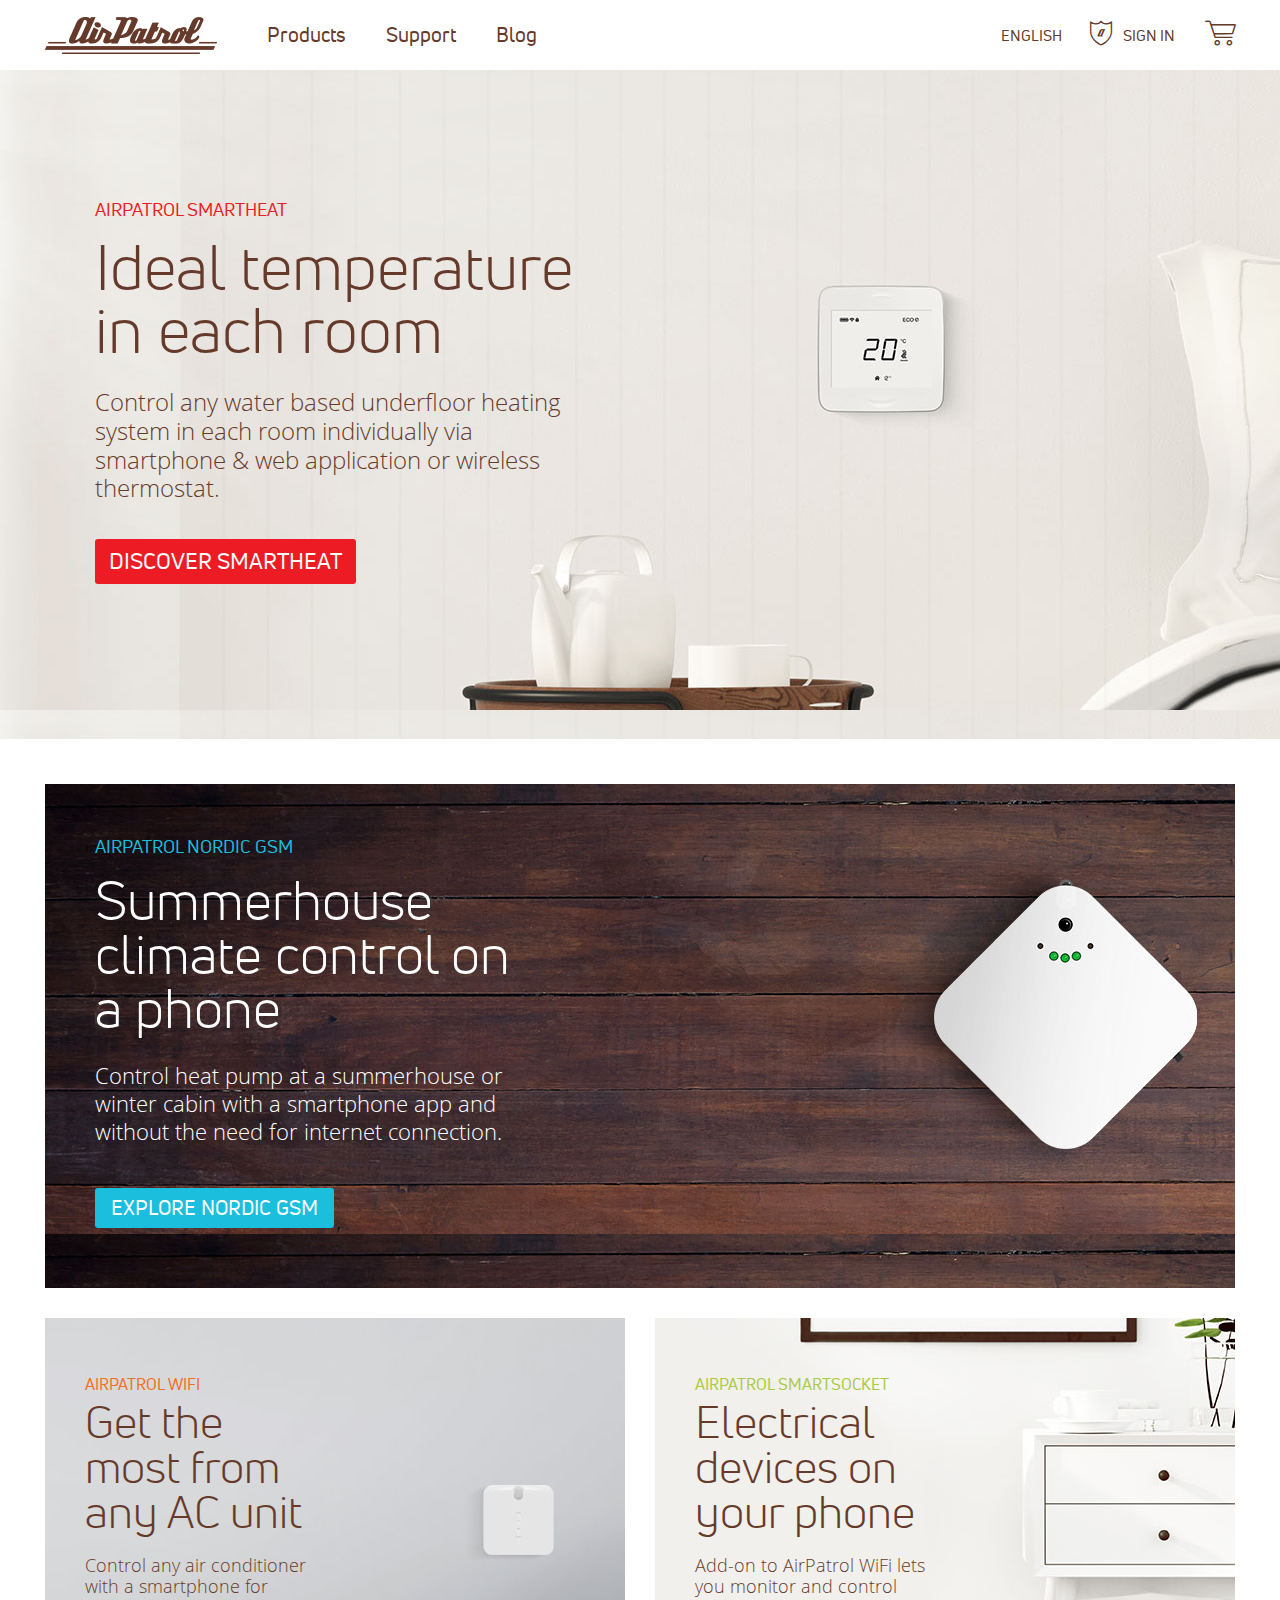
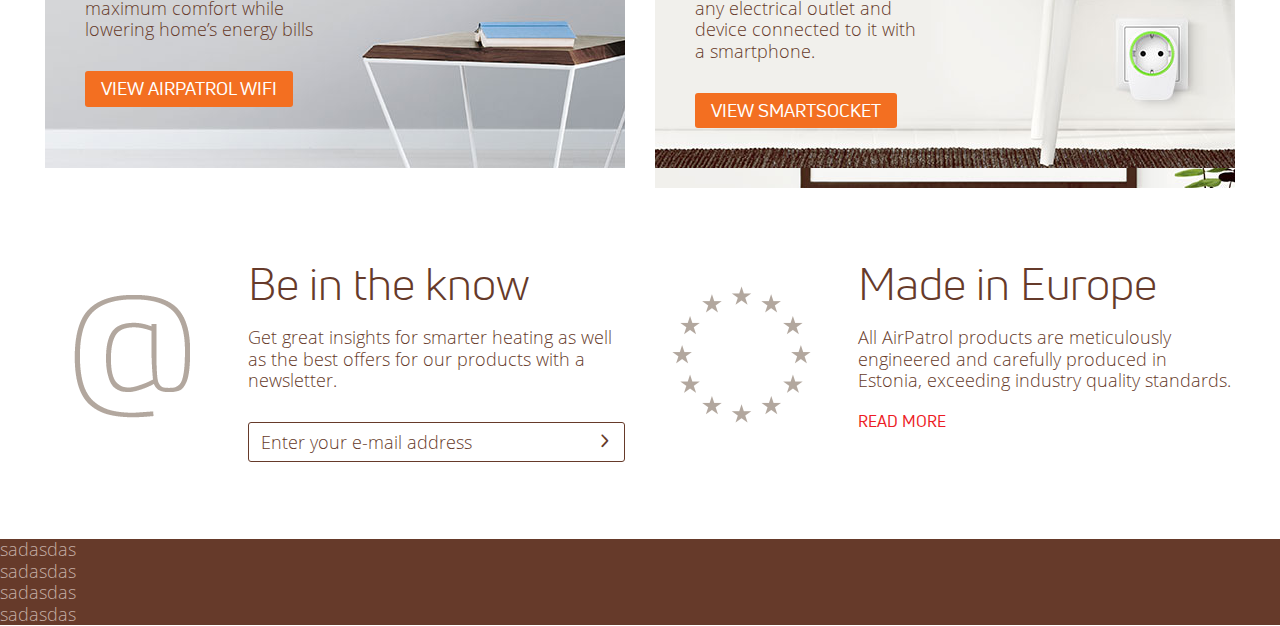
==== commit 5b92ee9b: "trtyty" ====
--- a/home-page.html
+++ b/home-page.html
@@ -7,138 +7,287 @@
 	<link rel="stylesheet" type="text/css" href="css/style.css">
 </head>
 <body>
-
-<div class="wrapper">
-	<header class="main-header">
-		<div class="main-header-width">
-
-			<a href="" class="logo">
-				<img src="images/logo.png" alt="">
-			</a>
-			<nav class="main-nav">
-				<ul>
-					<li class="current">
-						<a href="">Products</a>
-					</li>
-					<li>
-						<a href="">Support</a>
-					</li>
-					<li>
-						<a href="">Blog</a>
-					</li>
-				</ul>
-			</nav>
-			<div class="part-right-header">
-				<div class="dropdown-language">
-					<div class="dropdown-language-title">ENGLISH</div>
-					<div class="dropdown-language-content">
-						<ul>
-							<li data-language="ENGLISH">ENGLISH</li>
-							<li data-language="EESTI">EESTI</li>
-							<li data-language="SVENSKA">SVENSKA</li>
-							<li data-language="NORSK">NORSK</li>
-							<li data-language="SUOMI">SUOMI</li>
-							<li data-language="РУССКИЙ">РУССКИЙ</li>
+<div class="main-wrap">
+	<div class="wrapper">
+		<header class="main-header">
+			<div class="main-header-width">
+				<a href="" class="logo">
+					<img src="images/logo.png" alt="">
+				</a>
+				<div class="menu-button">
+					<i></i>
+					<i></i>
+					<i></i>
+				</div>
+				<nav class="main-nav">
+					<ul>
+						<li class="products-menu-link">
+							<a href="">Products</a>
+						</li>
+						<li>
+							<a href="">Support</a>
+						</li>
+						<li>
+							<a href="">Blog</a>
+						</li>
+					</ul>
+				</nav>
+				<div class="part-right-header">
+					<div class="dropdown-language">
+						<div class="dropdown-language-title">ENGLISH</div>
+						<div class="dropdown-language-content">
+							<ul>
+								<li data-language="ENGLISH">ENGLISH</li>
+								<li data-language="EESTI">EESTI</li>
+								<li data-language="SVENSKA">SVENSKA</li>
+								<li data-language="NORSK">NORSK</li>
+								<li data-language="SUOMI">SUOMI</li>
+								<li data-language="РУССКИЙ">РУССКИЙ</li>
+							</ul>
+						</div>
+					</div>
+					<a href="" class="sign-in-link"> <i class="icon icon-shield"></i> <span>SIGN IN</span></a>
+					<a href="" class="cart-link"> <i class="icon-cart"></i> </a>
+				</div>
+
+
+			</div>
+			<div class="products-menu">
+				<div class="products-width">
+					<div class="row">
+						<ul class="col-sm-7 product-menu-item">
+							<li class="col-sm-3">
+								<a href="">
+									<div class="img-product-menu">
+										<img src="images/SmartHeat.jpg">
+									</div>
+									SmartHeat
+								</a>
+							</li>
+							<li class="col-sm-3">
+								<a href="">
+									<div class="img-product-menu">
+										<img src="images/Nordic-GSM.jpg">
+									</div>
+									Nordic GSM
+								</a>
+							</li>
+							<li class="col-sm-3">
+								<a href="">
+									<div class="img-product-menu">
+										<img src="images/WiFi.jpg">
+									</div>
+									WiFi
+								</a>
+							</li>
+							<li class="col-sm-3">
+								<a href="">
+									<div class="img-product-menu">
+										<img src="images/SmartSocket.jpg">
+									</div>
+									SmartSocket
+								</a>
+							</li>
 						</ul>
-					</div>
-				</div>
-				<a href="" class="sign-in-link"> <i class="icon icon-shield"></i> <span>SIGN IN</span></a>
-				<a href="" class="cart-link"> <i class="icon-cart"></i> </a>
-			</div>
+						<div class="col-sm-5">
+							<div class="highlight">
+								<p>HIGHLIGHT</p>
+								<ul class="list-style-color">
+									<li><a href="">Smart underfloor heating control</a></li>
+									<li><a href="">Heat pump / AC smart controller</a></li>
+									<li><a href="">Energy saving solution</a></li>
+								</ul>
+							</div>
+						</div>
+					</div>
+				</div>
+			</div>
+		</header>
+		<div class="menu-mobile">
+			<div class="menu-mobile-top">
+				<div class="row">
+					<div class="col-xs-6">
+						<a href="#language-mobile">English</a>
+					</div>
+					<div class="col-xs-6">
+						<a href="#currency-mobile">Eur</a>
+					</div>
+				</div>
+			</div>
+			<div class="menu-mobile-dropdown" id="language-mobile" style="display: none;">
+				<div class="row">
+					<div class="col-xs-6">
+						<a href="" class="active">English</a>
+						<a href="">Eesti</a>
+						<a href="">svenska</a>
+						<a href="">NORSK</a>
+						<a href="">SUOMI</a>
+						<a href="">русский</a>
+					</div>
+					<div class="col-xs-6">
+						<a href="" class="back-menu-js">Back</a>
+					</div>
+				</div>
+			</div>
+			<div class="menu-mobile-dropdown" id="currency-mobile" style="display: none;">
+				<div class="row">
+					<div class="col-xs-6">
+						<a href="" class="back-menu-js">Back</a>
+					</div>
+					<div class="col-xs-6">
+						<a href="" class="active">Eur</a>
+						<a href="">USD</a>
+						<a href="">GBP</a>
+						<a href="">RUR</a>
+						<a href="">CNY</a>
+					</div>
+				</div>
+			</div>
+
+
+			<div class="menu-mobile-content">
+				
+				<h6>PRODUCTS</h6>
+				<div class="row">
+					<div class="col-xs-6 menu-mobile-link">
+						<a href="">SmartHeat</a>
+					</div>
+					<div class="col-xs-6 menu-mobile-link">
+						<a href="">WiFi</a>
+					</div>
+				</div>
+				<div class="row">
+					<div class="col-xs-6 menu-mobile-link">
+						<a href="">Nordic GSM</a>
+					</div>
+					<div class="col-xs-6 menu-mobile-link">
+						<a href="">SmartSocket</a>
+					</div>
+				</div>
+
+				<div class="line-mobile"></div>
+
+				<h6>SMARTPHONE APPS</h6>
+				<div class="row">
+					<div class="col-xs-6 menu-mobile-link">
+						<a href="">SmartHeat</a>
+					</div>
+					<div class="col-xs-6 menu-mobile-link">
+						<a href="">AirPatrol</a>
+					</div>
+				</div>
+				<div class="row">
+					<div class="col-xs-6 menu-mobile-link">
+						<a href="">Combi Control</a>
+					</div>
+				</div>
+
+				<div class="line-mobile"></div>
+
+				<h6>AIRPATROL</h6>
+
+				<div class="menu-mobile-link"><a href="">Support</a></div>
+				<div class="menu-mobile-link"><a href="">Blog</a></div>
+				<div class="menu-mobile-link"><a href="">Quality &amp; history</a></div>
+				<div class="menu-mobile-link"><a href="">Contact us</a></div>
+
+			</div>
+
+
+
 
 		</div>
-	</header>
-
-	<div class="main-width section-lg text-lg" style="background-image: url(images/image-1.jpg);">
-		<div class="main-padding">
-			<div class="row row60">
+
+		<div class="main-width section-lg text-lg" style="background-image: url(images/image-1.jpg);">
+			<div class="main-padding">
+				<div class="row row60">
+					<div class="col-sm-6">
+						<h4 class="subtitle-lg text-red">AirPatrol SmartHeat</h4>
+						<h1>Ideal temperature <br> in each room</h1>
+						<p>Control any water based underfloor heating system in each room individually via smartphone &amp; web application or wireless thermostat.</p>
+						<p><a href="" class="btn btn-lg btn-red">discover smartheat</a></p>
+					</div>
+				</div>
+			</div>
+		</div>
+		<div class="main-width">
+			<div class="text-md text-white section-md" style="background-image: url(images/image-2.jpg);">
+				<div class="main-padding">
+					<div class="row row100">
+						<div class="col-sm-6">
+							<h4 class="subtitle-lg text-blue">AirPatrol NORDIC GSM</h4>
+							<h2>Summerhouse climate control on a phone</h2>
+							<p>Control heat pump at a summerhouse or winter cabin with a smartphone app and without the need for internet connection.</p>
+							<p><a href="" class="btn btn-md btn-blue">Explore NORDIC GSM</a></p>
+						</div>
+					</div>
+				</div>
+			</div>
+
+
+			<div class="row">
 				<div class="col-sm-6">
-					<h4 class="subtitle-lg text-red">AirPatrol SmartHeat</h4>
-					<h1>Ideal temperature <br> in each room</h1>
-					<p>Control any water based underfloor heating system in each room individually via smartphone &amp; web application or wireless thermostat.</p>
-					<p><a href="" class="btn btn-lg btn-red">discover smartheat</a></p>
-				</div>
-			</div>
-		</div>
-	</div>
-	<div class="main-width">
-		<div class="text-md text-white section-md" style="background-image: url(images/image-2.jpg);">
-			<div class="main-padding">
-				<div class="row row100">
-					<div class="col-sm-6">
-						<h4 class="subtitle-lg text-blue">AirPatrol NORDIC GSM</h4>
-						<h2>Summerhouse climate control on a phone</h2>
-						<p>Control heat pump at a summerhouse or winter cabin with a smartphone app and without the need for internet connection.</p>
-						<p><a href="" class="btn btn-md btn-blue">Explore NORDIC GSM</a></p>
-					</div>
-				</div>
-			</div>
-		</div>
-
-
-		<div class="row">
-			<div class="col-sm-6">
-				<div class="small-padding section-sm" style="background-image: url(images/airpatrol-wifi.jpg);">
+					<div class="small-padding section-sm" style="background-image: url(images/airpatrol-wifi.jpg);">
+						<div class="row">
+							<div class="col-sm-6">
+								<h4 class="subtitle text-orange">Airpatrol wifi</h4>
+								<h3>Get the most from any AC unit</h3>
+								<p>Control any air conditioner with a smartphone for maximum comfort while lowering home’s energy bills</p>
+								<p><a href="" class="btn btn-sm btn-orange">View airpatrol wifi</a></p>
+							</div>
+						</div>
+					</div>
+				</div>
+				<div class="col-sm-6">
+					<div class="small-padding section-sm" style="background-image: url(images/airpatrol-smartsocket.jpg);">
+						<div class="row">
+							<div class="col-sm-6">
+								<h4 class="subtitle text-green">Airpatrol smartsocket</h4>
+								<h3>Electrical devices on your phone</h3>
+								<p>Add-on to AirPatrol WiFi lets you monitor and control any electrical outlet and device connected to it with a smartphone.</p>
+								<p><a href="" class="btn btn-sm btn-orange">View smartsocket</a></p>
+							</div>
+						</div>
+					</div>
+				</div>
+			</div>
+
+			<div class="row column-text">
+				<div class="col-sm-6">
 					<div class="row">
-						<div class="col-sm-6">
-							<h4 class="subtitle text-orange">Airpatrol wifi</h4>
-							<h3>Get the most from any AC unit</h3>
-							<p>Control any air conditioner with a smartphone for maximum comfort while lowering home’s energy bills</p>
-							<p><a href="" class="btn btn-sm btn-orange">View airpatrol wifi</a></p>
-						</div>
-					</div>
-				</div>
-			</div>
-			<div class="col-sm-6">
-				<div class="small-padding section-sm" style="background-image: url(images/airpatrol-smartsocket.jpg);">
+						<div class="col-sm-4">
+							<img src="images/amp.png">
+						</div>
+						<div class="col-sm-8">
+							<h3>Be in the know</h3>
+							<p>Get great insights for smarter heating as well as the best offers for our products with a newsletter.</p>
+							<form>
+								<div class="input-button">
+									<input type="text" class="form-control" placeholder="Enter your e-mail address">
+									<button><i class="icon-right"></i></button>
+								</div>
+							</form>
+						</div>
+					</div>
+				</div>
+				<div class="col-sm-6">
 					<div class="row">
-						<div class="col-sm-6">
-							<h4 class="subtitle text-green">Airpatrol smartsocket</h4>
-							<h3>Electrical devices on your phone</h3>
-							<p>Add-on to AirPatrol WiFi lets you monitor and control any electrical outlet and device connected to it with a smartphone.</p>
-							<p><a href="" class="btn btn-sm btn-orange">View smartsocket</a></p>
-						</div>
-					</div>
-				</div>
-			</div>
-		</div>
-
-		<div class="row column-text">
-			<div class="col-sm-6">
-				<div class="row">
-					<div class="col-sm-4">
-						<img src="images/amp.png">
-					</div>
-					<div class="col-sm-8">
-						<h3>Be in the know</h3>
-						<p>Get great insights for smarter heating as well as the best offers for our products with a newsletter.</p>
-						<form>
-							<div class="input-button">
-								<input type="text" class="form-control" placeholder="Enter your e-mail address">
-								<button><i class="icon-right"></i></button>
-							</div>
-						</form>
-					</div>
-				</div>
-			</div>
-			<div class="col-sm-6">
-				<div class="row">
-					<div class="col-sm-4">
-						<img src="images/stars.png">
-					</div>
-					<div class="col-sm-8">
-						<h3>Made in Europe</h3>
-						<p>All AirPatrol products are meticulously engineered and carefully produced in Estonia, exceeding industry quality standards.</p>
-						<p class="read-more">
-							<a href="">READ MORE</a>
-						</p>
+						<div class="col-sm-4">
+							<img src="images/stars.png">
+						</div>
+						<div class="col-sm-8">
+							<h3>Made in Europe</h3>
+							<p>All AirPatrol products are meticulously engineered and carefully produced in Estonia, exceeding industry quality standards.</p>
+							<p class="read-more">
+								<a href="">READ MORE</a>
+							</p>
+						</div>
 					</div>
 				</div>
 			</div>
 		</div>
 	</div>
 </div>
-
 <footer class="main-footer">
 	sadasdas<br>
 	sadasdas<br>
--- a/css/style.css
+++ b/css/style.css
@@ -1516,15 +1516,17 @@
 .main-nav ul li {
   float: left;
 }
-.main-nav ul li.current a {
+.main-nav ul li.current a,
+.main-nav ul li.current-hover a {
   color: #ed1c24;
 }
 .main-nav ul li a {
   padding: 10px 20px;
   color: #663a2a;
 }
-.main-nav ul li a:hover {
-  color: rgba(237, 28, 36, 0.8);
+.main-nav ul li a:hover,
+.main-nav ul li a:focus {
+  color: #ed1c24;
   text-decoration: none;
 }
 .main-nav:after {
@@ -1532,6 +1534,9 @@
   display: table;
   width: 100%;
   clear: both;
+}
+.main-header {
+  position: relative;
 }
 .main-header-width {
   padding: 23px 25px;
@@ -1631,6 +1636,205 @@
 .dropdown-language.open .dropdown-language-content {
   display: block;
 }
+.products-menu {
+  position: absolute;
+  top: 100%;
+  display: none;
+  left: 0;
+  background: #fff;
+  width: 100%;
+  border-top: 1px solid #eae8e2;
+  z-index: 2;
+  font-size: 16px;
+  font-family: "UniNeue";
+  font-weight: 400;
+  padding-bottom: 15px;
+}
+.products-menu ul {
+  list-style: none;
+  padding: 0;
+  margin: 0;
+}
+.products-menu p {
+  margin: 0;
+}
+.products-menu a:hover,
+.products-menu a:focus {
+  color: #ed1c24;
+  text-decoration: none;
+}
+.product-menu-item {
+  text-align: center;
+}
+.products-width {
+  max-width: 950px;
+  margin: auto;
+}
+.img-product-menu {
+  margin: 7px 0;
+  height: 87px;
+}
+.img-product-menu img {
+  margin: auto;
+}
+.highlight {
+  padding-top: 20px;
+  padding-left: 24px;
+}
+.highlight p {
+  margin: 0 0 9px 0;
+}
+.list-style-color li {
+  padding-left: 20px;
+  padding-bottom: 6px;
+  position: relative;
+}
+.list-style-color li:after {
+  content: " ";
+  display: block;
+  height: 11px;
+  width: 11px;
+  border: 2px solid #ed2129;
+  position: absolute;
+  border-radius: 100%;
+  left: 0;
+  top: 3px;
+}
+.list-style-color li:nth-child(2):after {
+  border-color: #21c0df;
+}
+.list-style-color li:nth-child(3):after {
+  border-color: #a9ca41;
+}
+.menu-button {
+  display: none;
+}
+.menu-mobile {
+  display: none;
+}
+@media (max-width: 991px) {
+  .main-header-width {
+    padding: 23px 0;
+  }
+  .main-nav ul li a {
+    padding: 10px;
+  }
+}
+@media (max-width: 767px) {
+  .main-nav {
+    display: none;
+  }
+  .dropdown-language {
+    display: none;
+  }
+  .sign-in-link {
+    display: none;
+  }
+  .main-header-width {
+    height: 60px;
+  }
+  .cart-link {
+    margin: -17px 9px -11px 22px;
+    font-size: 22px;
+  }
+  .logo {
+    position: absolute;
+    top: 0;
+    left: 50%;
+    width: 120px;
+    margin-left: -60px;
+    margin-top: 16px;
+  }
+  .menu-button {
+    display: block;
+    position: absolute;
+    left: 0;
+    top: 0;
+    height: 60px;
+    padding: 17px 15px 0;
+    cursor: pointer;
+  }
+  .menu-button i {
+    background: #663a2a;
+    display: block;
+    height: 1px;
+    margin: 5px 0;
+    width: 25px;
+  }
+  .main-wrap {
+    overflow: hidden;
+  }
+  .menu-mobile {
+    position: absolute;
+    right: 100%;
+    background: #eae6e0;
+    top: 0;
+    display: none;
+    font-family: 'UniNeue';
+    font-weight: 400;
+    width: 266px;
+  }
+  .menu-mobile-open .wrapper {
+    position: relative;
+    margin-left: 266px;
+    width: 100%;
+  }
+  .menu-mobile-open .menu-button {
+    -ms-transform: rotate(90deg);
+    -webkit-transform: rotate(90deg);
+    transform: rotate(90deg);
+  }
+  .menu-mobile-open .menu-mobile {
+    display: block;
+  }
+  .menu-mobile-top {
+    background: #663a2a;
+    height: 60px;
+    font-size: 16px;
+    color: #e2dace;
+    text-transform: uppercase;
+    padding: 20px 15px;
+  }
+  .menu-mobile-content {
+    padding: 0 15px;
+  }
+  .menu-mobile-content h6 {
+    color: #9c8e89;
+    font-size: 13px;
+    margin: 0;
+    font-family: 'UniNeue';
+    font-weight: 400;
+    margin: 18px 0 15px;
+  }
+  .menu-mobile-link {
+    margin-bottom: 26px;
+    font-size: 16px;
+  }
+  .line-mobile {
+    height: 1px;
+    background: #c7b8af;
+    margin: -8px -15px 18px;
+  }
+  .menu-mobile-dropdown {
+    position: absolute;
+    top: 0;
+    left: 0;
+    width: 100%;
+    background: #663a2a;
+    text-transform: uppercase;
+    padding: 20px 15px;
+    color: #e2dacf;
+    z-index: 2;
+    font-size: 16px;
+  }
+  .menu-mobile-dropdown .active {
+    color: #ffffff;
+  }
+  .menu-mobile-dropdown a {
+    display: block;
+    margin-bottom: 25px;
+  }
+}
 .main-footer {
   background: #663a2a;
   color: #c4ada5;
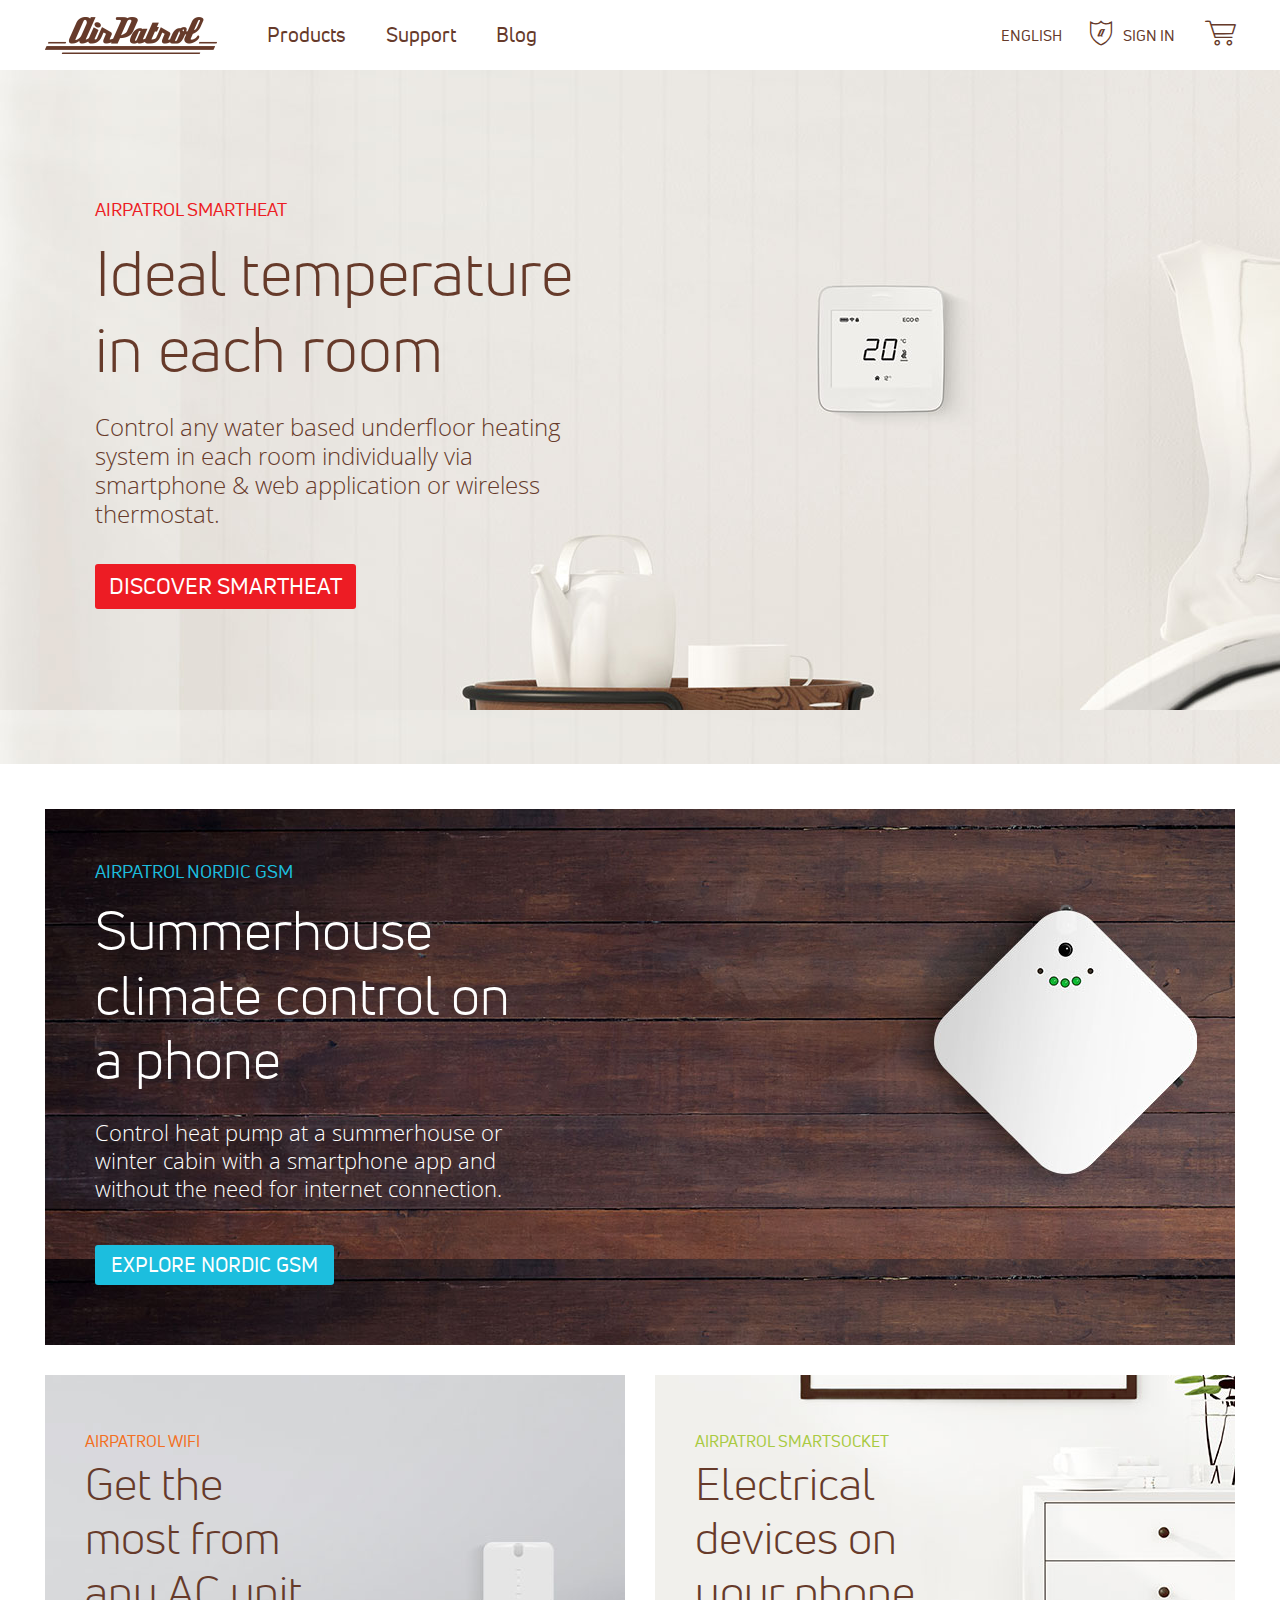
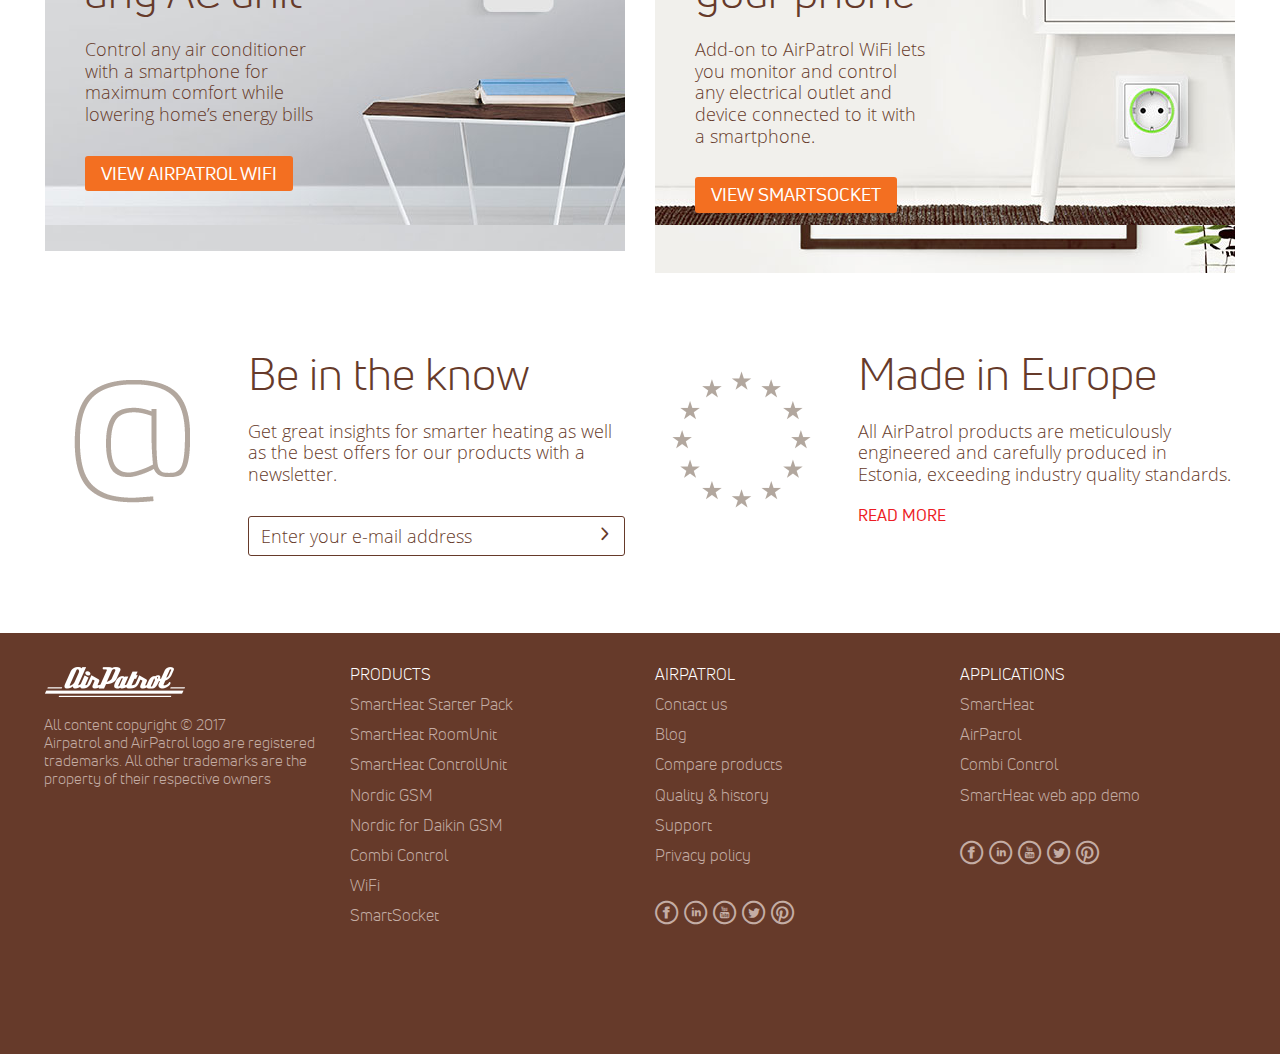
==== commit 78b83de6: "Merge branch 'master' of https://github.com/VovMaster/AirPatrol" ====
--- a/home-page.html
+++ b/home-page.html
@@ -288,11 +288,93 @@
 		</div>
 	</div>
 </div>
-<footer class="main-footer">
-	sadasdas<br>
-	sadasdas<br>
-	sadasdas<br>
-	sadasdas<br>
+<footer class="main-footer main-width">
+	<div class="row">
+		<div class="col-md-9 col-md-push-3">
+			<div class="row">
+				<div class="col-md-4">
+					<h6>PRODUCTS</h6>
+					<ul class="footer-menu">
+						<li>
+							<ul>
+								<li><a href="">SmartHeat Starter Pack</a></li>
+								<li><a href="">SmartHeat RoomUnit</a></li>
+								<li><a href="">SmartHeat ControlUnit</a></li>
+								<li><a href="">Nordic GSM</a></li>
+							</ul>
+						</li>
+						<li>
+							<ul>
+								<li><a href="">Nordic for Daikin GSM</a></li>
+								<li><a href="">Combi Control</a></li>
+								<li><a href="">WiFi</a></li>
+								<li><a href="">SmartSocket</a></li>
+							</ul>
+						</li>
+					</ul>
+				</div>
+				<div class="col-md-4">
+					<h6>AIRPATROL</h6>
+					<ul class="footer-menu">
+						<li>
+							<ul>
+								<li><a href="">Contact us</a></li>
+								<li><a href="">Blog</a></li>
+								<li><a href="">Compare products</a></li>
+							</ul>
+						</li>
+						<li>
+							<ul>
+								<li><a href="">Quality &amp; history</a></li>
+								<li><a href="">Support</a></li>
+								<li><a href="">Privacy policy</a></li>
+							</ul>
+						</li>
+					</ul>
+					<div class="socials clearfix hidden-md">
+						<a href=""><i class="icon icon-facebook"></i></a>
+						<a href=""><i class="icon icon-instagram"></i></a>
+						<a href=""><i class="icon icon-youtube"></i></a>
+						<a href=""><i class="icon icon-twitter"></i></a>
+						<a href=""><i class="icon icon-pinterest"></i></a>
+					</div>
+				</div>
+				<div class="col-md-4">
+					<h6>APPLICATIONS</h6>
+					<ul class="footer-menu">
+						<li>
+							<ul>
+								<li><a href="">SmartHeat</a></li>
+								<li><a href="">AirPatrol</a></li>
+							</ul>
+						</li>
+						<li>
+							<ul>
+								<li><a href="">Combi Control</a></li>
+								<li><a href="">SmartHeat web app demo</a></li>
+							</ul>
+						</li>
+					</ul>
+					<div class="socials clearfix show-md visible-md">
+						<a href=""><i class="icon icon-facebook"></i></a>
+						<a href=""><i class="icon icon-instagram"></i></a>
+						<a href=""><i class="icon icon-youtube"></i></a>
+						<a href=""><i class="icon icon-twitter"></i></a>
+						<a href=""><i class="icon icon-pinterest"></i></a>
+					</div>
+				</div>
+			</div>
+		</div>
+		<div class="col-md-3 col-md-pull-9">
+			<a href="" class="footer-logo">
+				<img src="images/footer-logo.png" alt="">
+			</a>
+			<p class="copyright">
+				All content copyright © 2017<br>
+				Airpatrol and AirPatrol logo are registered trademarks. All other trademarks are the property of their respective owners
+			</p>
+		</div>
+	</div>
 </footer>
 
 	<script type="text/javascript" src="https://code.jquery.com/jquery-2.2.3.min.js"></script>
--- a/css/style.css
+++ b/css/style.css
@@ -164,9 +164,23 @@
 }
 @font-face {
   font-family: 'OpenSans';
+  src: url('../fonts/OpenSans/OpenSans.eot');
+  src: url('../fonts/OpenSans/OpenSans.eot?#iefix') format('embedded-opentype'), url('../fonts/OpenSans/OpenSans.woff2') format('woff2'), url('../fonts/OpenSans/OpenSans.woff') format('woff'), url('../fonts/OpenSans/OpenSans.ttf') format('truetype'), url('../fonts/OpenSans/OpenSans.svg#OpenSans') format('svg');
+  font-weight: normal;
+  font-style: normal;
+}
+@font-face {
+  font-family: 'OpenSans';
   src: url('../fonts/OpenSans/OpenSans-Light.eot');
   src: url('../fonts/OpenSans/OpenSans-Light.eot?#iefix') format('embedded-opentype'), url('../fonts/OpenSans/OpenSans-Light.woff2') format('woff2'), url('../fonts/OpenSans/OpenSans-Light.woff') format('woff'), url('../fonts/OpenSans/OpenSans-Light.ttf') format('truetype'), url('../fonts/OpenSans/OpenSans-Light.svg#OpenSans-Light') format('svg');
   font-weight: 300;
+  font-style: normal;
+}
+@font-face {
+  font-family: 'OpenSans';
+  src: url('../fonts/OpenSans/OpenSans-Extrabold.eot');
+  src: url('../fonts/OpenSans/OpenSans-Extrabold.eot?#iefix') format('embedded-opentype'), url('../fonts/OpenSans/OpenSans-Extrabold.woff2') format('woff2'), url('../fonts/OpenSans/OpenSans-Extrabold.woff') format('woff'), url('../fonts/OpenSans/OpenSans-Extrabold.ttf') format('truetype'), url('../fonts/OpenSans/OpenSans-Extrabold.svg#OpenSans-Extrabold') format('svg');
+  font-weight: 800;
   font-style: normal;
 }
 @font-face {
@@ -175,6 +189,48 @@
   src: url('../fonts/OpenSans/OpenSansLight-Italic.eot?#iefix') format('embedded-opentype'), url('../fonts/OpenSans/OpenSansLight-Italic.woff2') format('woff2'), url('../fonts/OpenSans/OpenSansLight-Italic.woff') format('woff'), url('../fonts/OpenSans/OpenSansLight-Italic.ttf') format('truetype'), url('../fonts/OpenSans/OpenSansLight-Italic.svg#OpenSansLight-Italic') format('svg');
   font-weight: 300;
   font-style: italic;
+}
+@font-face {
+  font-family: 'OpenSans';
+  src: url('../fonts/OpenSans/OpenSans-Bold.eot');
+  src: url('../fonts/OpenSans/OpenSans-Bold.eot?#iefix') format('embedded-opentype'), url('../fonts/OpenSans/OpenSans-Bold.woff2') format('woff2'), url('../fonts/OpenSans/OpenSans-Bold.woff') format('woff'), url('../fonts/OpenSans/OpenSans-Bold.ttf') format('truetype'), url('../fonts/OpenSans/OpenSans-Bold.svg#OpenSans-Bold') format('svg');
+  font-weight: bold;
+  font-style: normal;
+}
+@font-face {
+  font-family: 'OpenSans';
+  src: url('../fonts/OpenSans/OpenSans-Italic.eot');
+  src: url('../fonts/OpenSans/OpenSans-Italic.eot?#iefix') format('embedded-opentype'), url('../fonts/OpenSans/OpenSans-Italic.woff2') format('woff2'), url('../fonts/OpenSans/OpenSans-Italic.woff') format('woff'), url('../fonts/OpenSans/OpenSans-Italic.ttf') format('truetype'), url('../fonts/OpenSans/OpenSans-Italic.svg#OpenSans-Italic') format('svg');
+  font-weight: normal;
+  font-style: italic;
+}
+@font-face {
+  font-family: 'OpenSans';
+  src: url('../fonts/OpenSans/OpenSans-SemiboldItalic.eot');
+  src: url('../fonts/OpenSans/OpenSans-SemiboldItalic.eot?#iefix') format('embedded-opentype'), url('../fonts/OpenSans/OpenSans-SemiboldItalic.woff2') format('woff2'), url('../fonts/OpenSans/OpenSans-SemiboldItalic.woff') format('woff'), url('../fonts/OpenSans/OpenSans-SemiboldItalic.ttf') format('truetype'), url('../fonts/OpenSans/OpenSans-SemiboldItalic.svg#OpenSans-SemiboldItalic') format('svg');
+  font-weight: 600;
+  font-style: italic;
+}
+@font-face {
+  font-family: 'OpenSans';
+  src: url('../fonts/OpenSans/OpenSans-BoldItalic.eot');
+  src: url('../fonts/OpenSans/OpenSans-BoldItalic.eot?#iefix') format('embedded-opentype'), url('../fonts/OpenSans/OpenSans-BoldItalic.woff2') format('woff2'), url('../fonts/OpenSans/OpenSans-BoldItalic.woff') format('woff'), url('../fonts/OpenSans/OpenSans-BoldItalic.ttf') format('truetype'), url('../fonts/OpenSans/OpenSans-BoldItalic.svg#OpenSans-BoldItalic') format('svg');
+  font-weight: bold;
+  font-style: italic;
+}
+@font-face {
+  font-family: 'OpenSans';
+  src: url('../fonts/OpenSans/OpenSans-ExtraboldItalic.eot');
+  src: url('../fonts/OpenSans/OpenSans-ExtraboldItalic.eot?#iefix') format('embedded-opentype'), url('../fonts/OpenSans/OpenSans-ExtraboldItalic.woff2') format('woff2'), url('../fonts/OpenSans/OpenSans-ExtraboldItalic.woff') format('woff'), url('../fonts/OpenSans/OpenSans-ExtraboldItalic.ttf') format('truetype'), url('../fonts/OpenSans/OpenSans-ExtraboldItalic.svg#OpenSans-ExtraboldItalic') format('svg');
+  font-weight: 800;
+  font-style: italic;
+}
+@font-face {
+  font-family: 'OpenSans';
+  src: url('../fonts/OpenSans/OpenSans-Semibold.eot');
+  src: url('../fonts/OpenSans/OpenSans-Semibold.eot?#iefix') format('embedded-opentype'), url('../fonts/OpenSans/OpenSans-Semibold.woff2') format('woff2'), url('../fonts/OpenSans/OpenSans-Semibold.woff') format('woff'), url('../fonts/OpenSans/OpenSans-Semibold.ttf') format('truetype'), url('../fonts/OpenSans/OpenSans-Semibold.svg#OpenSans-Semibold') format('svg');
+  font-weight: 600;
+  font-style: normal;
 }
 * {
   -webkit-box-sizing: border-box;
@@ -475,8 +531,20 @@
 .h6 {
   font-family: "UniNeue";
   font-weight: 300;
+  color: inherit;
+}
+.h1,
+.h2,
+.h3,
+.h4 {
   line-height: 1;
-  color: inherit;
+}
+h5,
+h6,
+.h5,
+.h6 {
+  line-height: 1.1;
+  margin: 0 0 13px;
 }
 h1,
 .h1 {
@@ -499,7 +567,7 @@
 }
 h5,
 .h5 {
-  font-size: 22px;
+  font-size: 24px;
 }
 h6,
 .h6 {
@@ -1488,6 +1556,20 @@
   font-weight: 400;
   margin-top: -10px;
 }
+.read-more a {
+  position: relative;
+  display: inline-block;
+}
+.read-more a span {
+  -ms-transform: rotate(-90deg);
+  -webkit-transform: rotate(-90deg);
+  transform: rotate(-90deg);
+  display: block;
+  position: absolute;
+  top: 0;
+  left: 100%;
+  margin-left: 9px;
+}
 .input-button {
   position: relative;
 }
@@ -1501,6 +1583,35 @@
   border: none;
   background: #fff;
   font-size: 14px;
+}
+.text-two-columns p {
+  width: 50%;
+  float: left;
+}
+.bg-container {
+  background-color: #f8f4f2;
+}
+.arguments {
+  font-family: "OpenSans";
+  font-weight: 400;
+  font-size: 16px;
+}
+.arguments ul {
+  list-style: none;
+  /*margin: 0 -15px;*/
+  padding: 0;
+}
+.arguments ul li {
+  float: left;
+  width: 16.66%;
+  text-align: center;
+  padding: 0 15px;
+}
+.arguments h5 {
+  font-weight: 400;
+}
+.arguments img {
+  margin-bottom: 21px;
 }
 .main-nav {
   font-family: "UniNeue";
@@ -1838,4 +1949,64 @@
 .main-footer {
   background: #663a2a;
   color: #c4ada5;
-}
+  padding: 33px 44px 117px;
+  font-size: 15px;
+  font-family: "UniNeue";
+  font-weight: 300;
+}
+.main-footer ul {
+  list-style: none;
+  padding: 0;
+  margin: 0;
+  font-size: 16px;
+}
+.main-footer ul li {
+  margin-bottom: 11px;
+}
+.main-footer h6 {
+  margin: 0 0 12px;
+  color: #ffffff;
+}
+.main-footer a {
+  -webkit-transition: all 0.2s ease-out 0s;
+  -moz-transition: all 0.2s ease-out 0s;
+  -o-transition: all 0.2s ease-out 0s;
+  -ms-transition: all 0.2s ease-out 0s;
+  transition: all 0.2s ease-out 0s;
+}
+.main-footer a:hover {
+  text-decoration: none;
+  color: #ffffff;
+}
+.socials {
+  padding-top: 25px;
+}
+.socials a {
+  float: left;
+  margin-right: 6px;
+}
+.socials .icon {
+  font-size: 24px;
+}
+.footer-logo {
+  margin-bottom: 18px;
+  display: block;
+}
+.footer-logo img {
+  margin: 0;
+}
+@media (max-width: 991px) {
+  /*	.main-footer{
+		padding: 23px 34px 0px;
+	}*/
+  .footer-menu > li {
+    float: left;
+    width: 50%;
+  }
+  .copyright {
+    text-align: center;
+  }
+  .footer-logo img {
+    margin: auto;
+  }
+}
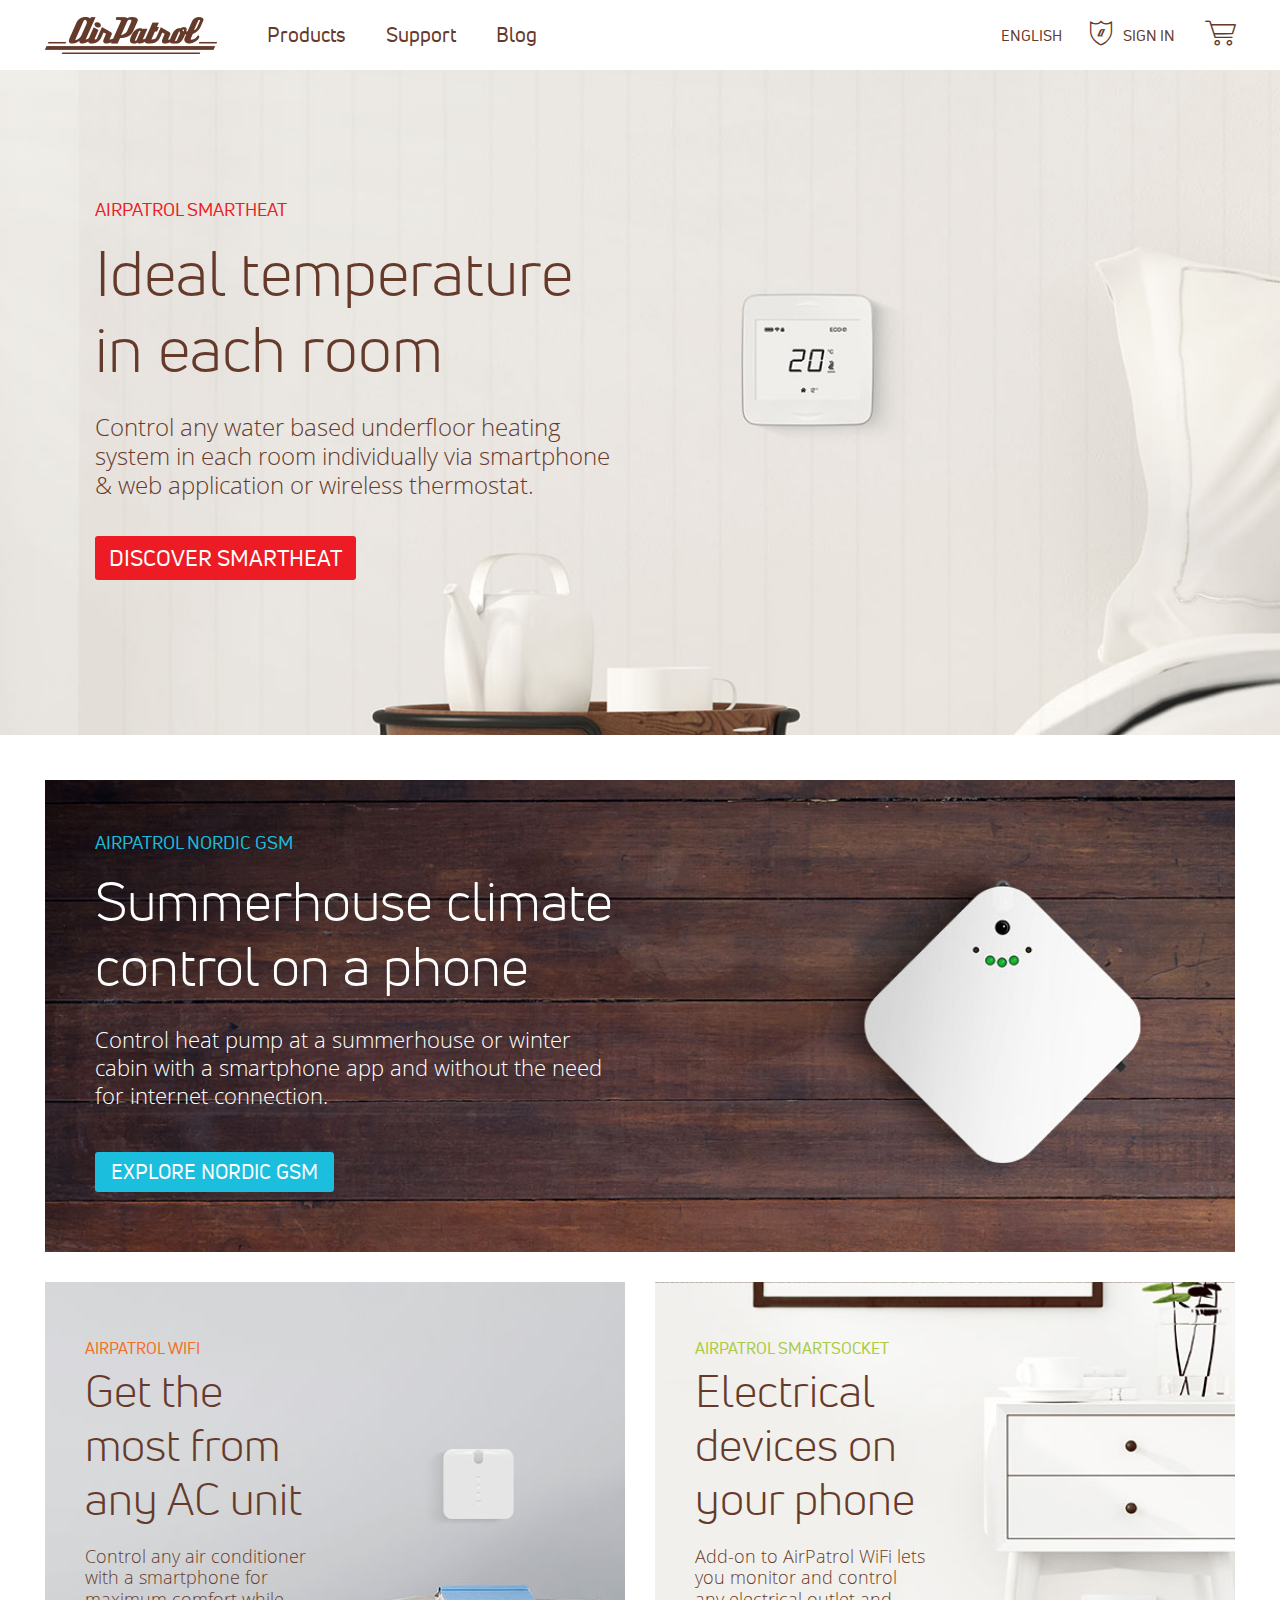
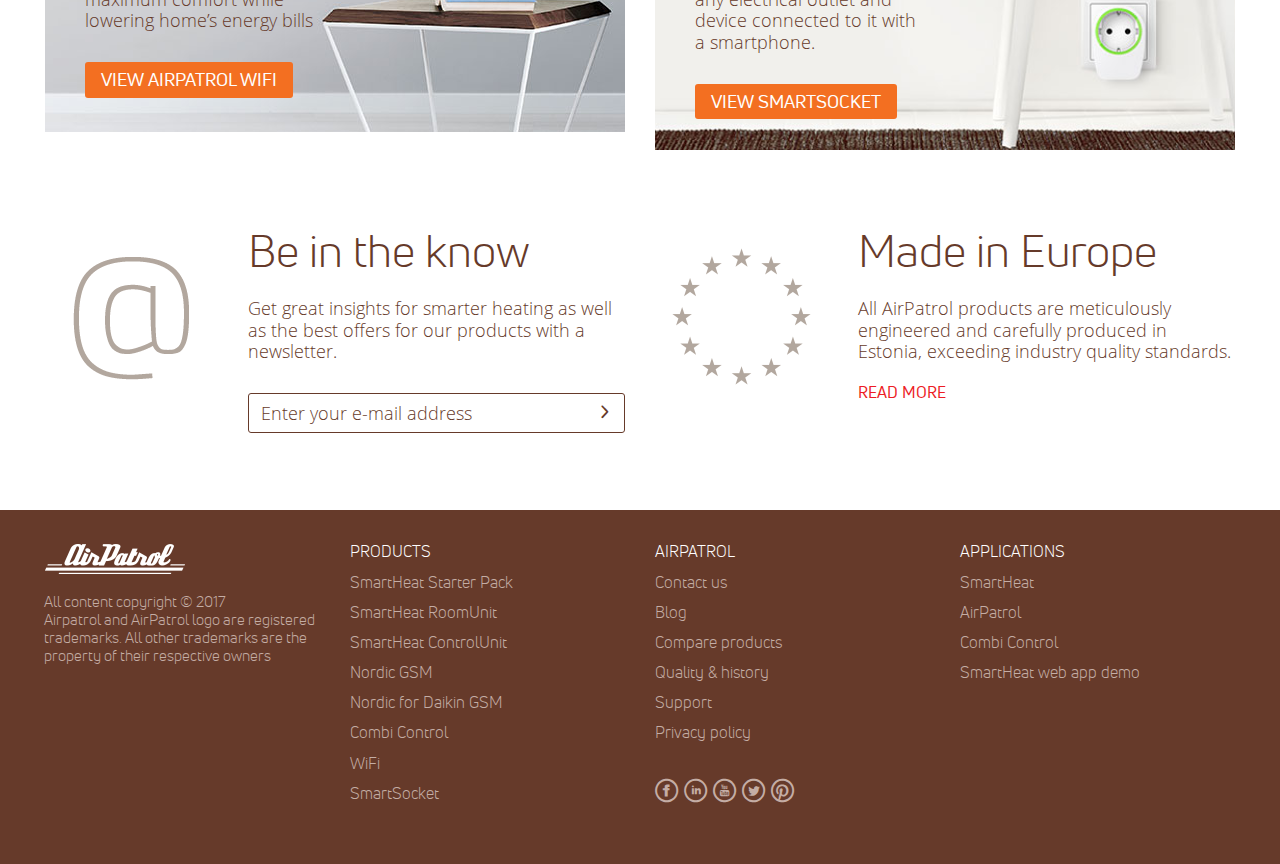
==== commit b726c24e: "гзвфеу" ====
--- a/home-page.html
+++ b/home-page.html
@@ -201,7 +201,7 @@
 		<div class="main-width section-lg text-lg" style="background-image: url(images/image-1.jpg);">
 			<div class="main-padding">
 				<div class="row row60">
-					<div class="col-sm-6">
+					<div class="col-sm-7 col-md-6">
 						<h4 class="subtitle-lg text-red">AirPatrol SmartHeat</h4>
 						<h1>Ideal temperature <br> in each room</h1>
 						<p>Control any water based underfloor heating system in each room individually via smartphone &amp; web application or wireless thermostat.</p>
@@ -214,7 +214,7 @@
 			<div class="text-md text-white section-md" style="background-image: url(images/image-2.jpg);">
 				<div class="main-padding">
 					<div class="row row100">
-						<div class="col-sm-6">
+						<div class="col-sm-7 col-md-6">
 							<h4 class="subtitle-lg text-blue">AirPatrol NORDIC GSM</h4>
 							<h2>Summerhouse climate control on a phone</h2>
 							<p>Control heat pump at a summerhouse or winter cabin with a smartphone app and without the need for internet connection.</p>
@@ -229,7 +229,7 @@
 				<div class="col-sm-6">
 					<div class="small-padding section-sm" style="background-image: url(images/airpatrol-wifi.jpg);">
 						<div class="row">
-							<div class="col-sm-6">
+							<div class="col-lg-6 col-sm-8">
 								<h4 class="subtitle text-orange">Airpatrol wifi</h4>
 								<h3>Get the most from any AC unit</h3>
 								<p>Control any air conditioner with a smartphone for maximum comfort while lowering home’s energy bills</p>
@@ -241,7 +241,7 @@
 				<div class="col-sm-6">
 					<div class="small-padding section-sm" style="background-image: url(images/airpatrol-smartsocket.jpg);">
 						<div class="row">
-							<div class="col-sm-6">
+							<div class="col-lg-6 col-sm-8">
 								<h4 class="subtitle text-green">Airpatrol smartsocket</h4>
 								<h3>Electrical devices on your phone</h3>
 								<p>Add-on to AirPatrol WiFi lets you monitor and control any electrical outlet and device connected to it with a smartphone.</p>
@@ -288,94 +288,72 @@
 		</div>
 	</div>
 </div>
-<footer class="main-footer main-width">
-	<div class="row">
-		<div class="col-md-9 col-md-push-3">
-			<div class="row">
-				<div class="col-md-4">
-					<h6>PRODUCTS</h6>
-					<ul class="footer-menu">
-						<li>
-							<ul>
-								<li><a href="">SmartHeat Starter Pack</a></li>
-								<li><a href="">SmartHeat RoomUnit</a></li>
-								<li><a href="">SmartHeat ControlUnit</a></li>
-								<li><a href="">Nordic GSM</a></li>
-							</ul>
-						</li>
-						<li>
-							<ul>
-								<li><a href="">Nordic for Daikin GSM</a></li>
-								<li><a href="">Combi Control</a></li>
-								<li><a href="">WiFi</a></li>
-								<li><a href="">SmartSocket</a></li>
-							</ul>
-						</li>
-					</ul>
-				</div>
-				<div class="col-md-4">
-					<h6>AIRPATROL</h6>
-					<ul class="footer-menu">
-						<li>
-							<ul>
-								<li><a href="">Contact us</a></li>
-								<li><a href="">Blog</a></li>
-								<li><a href="">Compare products</a></li>
-							</ul>
-						</li>
-						<li>
-							<ul>
-								<li><a href="">Quality &amp; history</a></li>
-								<li><a href="">Support</a></li>
-								<li><a href="">Privacy policy</a></li>
-							</ul>
-						</li>
-					</ul>
-					<div class="socials clearfix hidden-md">
-						<a href=""><i class="icon icon-facebook"></i></a>
-						<a href=""><i class="icon icon-instagram"></i></a>
-						<a href=""><i class="icon icon-youtube"></i></a>
-						<a href=""><i class="icon icon-twitter"></i></a>
-						<a href=""><i class="icon icon-pinterest"></i></a>
-					</div>
-				</div>
-				<div class="col-md-4">
-					<h6>APPLICATIONS</h6>
-					<ul class="footer-menu">
-						<li>
-							<ul>
-								<li><a href="">SmartHeat</a></li>
-								<li><a href="">AirPatrol</a></li>
-							</ul>
-						</li>
-						<li>
-							<ul>
-								<li><a href="">Combi Control</a></li>
-								<li><a href="">SmartHeat web app demo</a></li>
-							</ul>
-						</li>
-					</ul>
-					<div class="socials clearfix show-md visible-md">
-						<a href=""><i class="icon icon-facebook"></i></a>
-						<a href=""><i class="icon icon-instagram"></i></a>
-						<a href=""><i class="icon icon-youtube"></i></a>
-						<a href=""><i class="icon icon-twitter"></i></a>
-						<a href=""><i class="icon icon-pinterest"></i></a>
-					</div>
-				</div>
+<div class="wrap-main-footer">
+	<footer class="main-footer main-width">
+		<div class="row">
+			<div class="col-md-9 col-md-push-3">
+				<div class="row">
+					<div class="col-sm-4">
+						<h6>PRODUCTS</h6>
+						<ul class="footer-menu">
+							<li><a href="">SmartHeat Starter Pack</a></li>
+							<li><a href="">SmartHeat RoomUnit</a></li>
+							<li><a href="">SmartHeat ControlUnit</a></li>
+							<li><a href="">Nordic GSM</a></li>
+							<li><a href="">Nordic for Daikin GSM</a></li>
+							<li><a href="">Combi Control</a></li>
+							<li><a href="">WiFi</a></li>
+							<li><a href="">SmartSocket</a></li>
+						</ul>
+					</div>
+					<div class="col-sm-4">
+						<h6>AIRPATROL</h6>
+						<ul class="footer-menu">
+							<li><a href="">Contact us</a></li>
+							<li><a href="">Blog</a></li>
+							<li><a href="">Compare products</a></li>
+							<li><a href="">Quality &amp; history</a></li>
+							<li><a href="">Support</a></li>
+							<li><a href="">Privacy policy</a></li>
+						</ul>
+						<div class="socials clearfix hidden-md hidden-sm hidden-xs">
+							<a href=""><i class="icon icon-facebook"></i></a>
+							<a href=""><i class="icon icon-instagram"></i></a>
+							<a href=""><i class="icon icon-youtube"></i></a>
+							<a href=""><i class="icon icon-twitter"></i></a>
+							<a href=""><i class="icon icon-pinterest"></i></a>
+						</div>
+					</div>
+					<div class="col-sm-4">
+						<h6>APPLICATIONS</h6>
+						<ul class="footer-menu">
+							<li><a href="">SmartHeat</a></li>
+							<li><a href="">AirPatrol</a></li>
+							<li><a href="">Combi Control</a></li>
+							<li><a href="">SmartHeat web app demo</a></li>
+						</ul>
+						<div class="socials clearfix visible-md visible-sm visible-xs ">
+							<a href=""><i class="icon icon-facebook"></i></a>
+							<a href=""><i class="icon icon-instagram"></i></a>
+							<a href=""><i class="icon icon-youtube"></i></a>
+							<a href=""><i class="icon icon-twitter"></i></a>
+							<a href=""><i class="icon icon-pinterest"></i></a>
+						</div>
+					</div>
+				</div>
+			</div>
+			<div class="col-md-3 col-md-pull-9">
+				<a href="" class="footer-logo">
+					<img src="images/footer-logo.png" alt="">
+				</a>
+				<p class="copyright">
+					All content copyright © 2017<br>
+					Airpatrol and AirPatrol logo are registered trademarks. All other trademarks are the property of their respective owners
+				</p>
 			</div>
 		</div>
-		<div class="col-md-3 col-md-pull-9">
-			<a href="" class="footer-logo">
-				<img src="images/footer-logo.png" alt="">
-			</a>
-			<p class="copyright">
-				All content copyright © 2017<br>
-				Airpatrol and AirPatrol logo are registered trademarks. All other trademarks are the property of their respective owners
-			</p>
-		</div>
-	</div>
-</footer>
+	</footer>
+</div>
 
 	<script type="text/javascript" src="https://code.jquery.com/jquery-2.2.3.min.js"></script>
 	<script type="text/javascript" src="js/scripts.js"></script>
--- a/css/style.css
+++ b/css/style.css
@@ -1471,21 +1471,23 @@
 .small-padding {
   padding: 0 40px;
 }
-.row60 {
-  margin-left: -60px;
-  margin-right: -60px;
-}
-.row60 > * {
-  padding-left: 60px;
-  padding-right: 60px;
-}
-.row100 {
-  margin-left: -100px;
-  margin-right: -100px;
-}
-.row100 > * {
-  padding-left: 100px;
-  padding-right: 100px;
+@media (min-width: 1450px) {
+  .row60 {
+    margin-left: -60px;
+    margin-right: -60px;
+  }
+  .row60 > * {
+    padding-left: 60px;
+    padding-right: 60px;
+  }
+  .row100 {
+    margin-left: -100px;
+    margin-right: -100px;
+  }
+  .row100 > * {
+    padding-left: 100px;
+    padding-right: 100px;
+  }
 }
 .form-control {
   font-family: "OpenSans", sans-serif;
@@ -1526,21 +1528,113 @@
   border: 0;
   background-color: transparent;
 }
+.visible-xs,
+.visible-sm,
+.visible-md,
+.visible-lg {
+  display: none;
+}
+@media (max-width: 767px) {
+  .visible-xs {
+    display: block;
+  }
+  table.visible-xs {
+    display: table;
+  }
+  tr.visible-xs {
+    display: table-row;
+  }
+  th.visible-xs,
+  td.visible-xs {
+    display: table-cell;
+  }
+}
+@media (min-width: 768px) and (max-width: 991px) {
+  .visible-sm {
+    display: block;
+  }
+  table.visible-sm {
+    display: table;
+  }
+  tr.visible-sm {
+    display: table-row;
+  }
+  th.visible-sm,
+  td.visible-sm {
+    display: table-cell;
+  }
+}
+@media (min-width: 992px) and (max-width: 1199px) {
+  .visible-md {
+    display: block;
+  }
+  table.visible-md {
+    display: table;
+  }
+  tr.visible-md {
+    display: table-row;
+  }
+  th.visible-md,
+  td.visible-md {
+    display: table-cell;
+  }
+}
+@media (min-width: 1200px) {
+  .visible-lg {
+    display: block;
+  }
+  table.visible-lg {
+    display: table;
+  }
+  tr.visible-lg {
+    display: table-row;
+  }
+  th.visible-lg,
+  td.visible-lg {
+    display: table-cell;
+  }
+}
+@media (max-width: 767px) {
+  .hidden-xs {
+    display: none;
+  }
+}
+@media (min-width: 768px) and (max-width: 991px) {
+  .hidden-sm {
+    display: none;
+  }
+}
+@media (min-width: 992px) and (max-width: 1199px) {
+  .hidden-md {
+    display: none;
+  }
+}
+@media (min-width: 1200px) {
+  .hidden-lg {
+    display: none;
+  }
+}
 .section-lg {
   padding-top: 113px;
   padding-bottom: 119px;
   margin-bottom: 45px;
+  background-size: cover;
+  background-position: 50% 50%;
 }
 .section-md {
   margin-bottom: 30px;
   padding-top: 36px;
   padding-bottom: 17px;
+  background-size: cover;
+  background-position: 50% 50%;
 }
 .section-sm {
   min-height: 450px;
   padding-top: 50px;
-  padding-bottom: 30px;
+  padding-bottom: 1px;
   margin-bottom: 30px;
+  background-size: cover;
+  background-position: 50% 50%;
 }
 .column-text {
   padding-top: 44px;
@@ -1612,6 +1706,141 @@
 }
 .arguments img {
   margin-bottom: 21px;
+}
+@media (max-width: 1024px) {
+  .section-sm {
+    min-height: 470px;
+  }
+}
+@media (max-width: 991px) {
+  .main-width {
+    padding-left: 25px;
+    padding-right: 25px;
+  }
+  .main-padding {
+    padding: 0 15px;
+  }
+}
+@media (max-width: 767px) {
+  .section-lg {
+    padding: 40px 0 4px 0;
+    margin-bottom: 16px;
+    background-position: 70% 0;
+    background-size: 1460px auto;
+  }
+  .section-lg .btn {
+    margin-top: 128px;
+  }
+  .section-lg p {
+    min-height: 72px;
+  }
+  .subtitle-lg {
+    font-size: 13px;
+    line-height: 1;
+    margin-bottom: 4px;
+  }
+  h1,
+  .h1 {
+    font-size: 32px;
+    line-height: 34px;
+    margin-bottom: 7px;
+  }
+  .text-lg {
+    font-size: 15px;
+  }
+  .btn-lg {
+    font-size: 17px;
+    padding: 5px 10px;
+  }
+  .btn-md {
+    font-size: 14px;
+    padding: 4px 7px;
+  }
+  .main-width {
+    padding-left: 16px;
+    padding-right: 16px;
+  }
+  .section-md {
+    padding-top: 21px;
+    padding-bottom: 19px;
+    background-position: 72% 30px;
+    margin-bottom: 16px;
+  }
+  .section-md p:last-child {
+    margin-bottom: 0;
+  }
+  h2,
+  .h2 {
+    font-size: 28px;
+    line-height: 29px;
+    margin-bottom: 15px;
+  }
+  h3,
+  .h3 {
+    font-size: 28px;
+    margin-bottom: 8px;
+    line-height: 29px;
+  }
+  .text-md p {
+    font-size: 14px;
+    line-height: 17px;
+    padding-right: 50%;
+    margin-bottom: 24px;
+  }
+  .small-padding {
+    padding-left: 15px;
+    padding-right: 15px;
+  }
+  .small-padding p {
+    padding-right: 50%;
+    font-size: 14px;
+    line-height: 17px;
+  }
+  .btn-sm {
+    font-size: 14px;
+    padding: 3px 7px;
+  }
+  .section-sm {
+    min-height: 100px;
+    padding-top: 20px;
+    padding-bottom: 20px;
+    margin-bottom: 16px;
+  }
+  .section-sm p {
+    margin-bottom: 25px;
+  }
+  .section-sm p:last-child {
+    margin-bottom: 0;
+  }
+  .subtitle {
+    font-size: 13px;
+    line-height: 1;
+    margin-bottom: 4px;
+  }
+  body {
+    font-size: 14px;
+  }
+  .column-text {
+    padding-top: 0;
+    text-align: center;
+  }
+  .column-text img {
+    width: 72px;
+    margin: 23px auto 5px;
+  }
+  p,
+  ul,
+  ol {
+    margin-bottom: 13px;
+  }
+  .form-control {
+    height: 35px;
+    font-size: 14px;
+  }
+  .read-more {
+    font-size: 12px;
+    margin: 0;
+  }
 }
 .main-nav {
   font-family: "UniNeue";
@@ -1946,10 +2175,12 @@
     margin-bottom: 25px;
   }
 }
+.wrap-main-footer {
+  background: #663a2a;
+}
 .main-footer {
-  background: #663a2a;
   color: #c4ada5;
-  padding: 33px 44px 117px;
+  padding: 33px 44px 50px;
   font-size: 15px;
   font-family: "UniNeue";
   font-weight: 300;
@@ -1999,9 +2230,8 @@
   /*	.main-footer{
 		padding: 23px 34px 0px;
 	}*/
-  .footer-menu > li {
-    float: left;
-    width: 50%;
+  .main-footer .footer-menu {
+    margin-bottom: 30px;
   }
   .copyright {
     text-align: center;
@@ -2009,4 +2239,36 @@
   .footer-logo img {
     margin: auto;
   }
-}
+  .socials a {
+    display: inline-block;
+    float: none;
+  }
+  .socials {
+    text-align: center;
+    margin-bottom: 20px;
+  }
+}
+@media (max-width: 767px) {
+  .main-footer {
+    padding: 26px 15px 50px;
+  }
+  .main-footer .footer-menu {
+    margin-left: -10px;
+    margin-right: -6px;
+    overflow: hidden;
+    font-size: 13px;
+  }
+  .footer-menu li {
+    float: left;
+    padding: 0 10px 8px;
+    width: 50%;
+  }
+  .main-footer h6 {
+    font-size: 13px;
+    margin-bottom: 17px;
+  }
+  .socials {
+    margin-bottom: 30px;
+    padding-top: 0;
+  }
+}
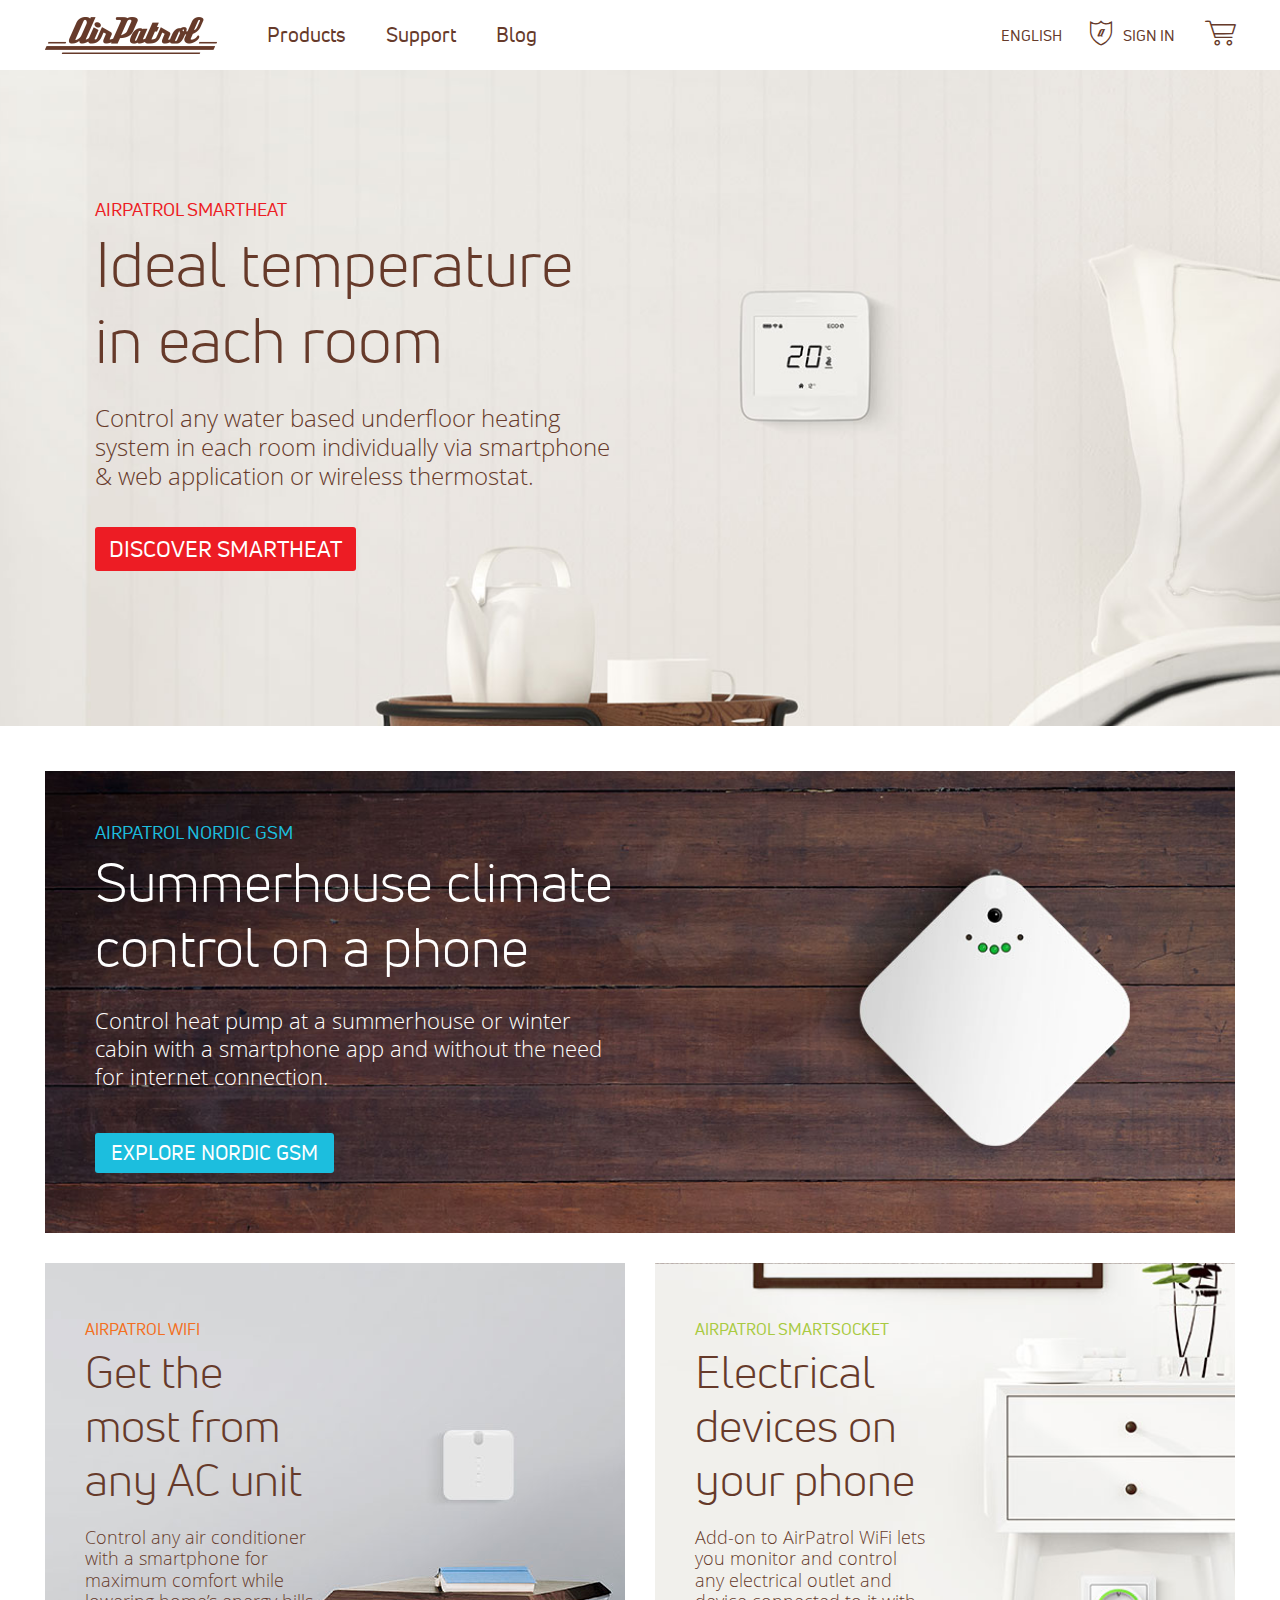
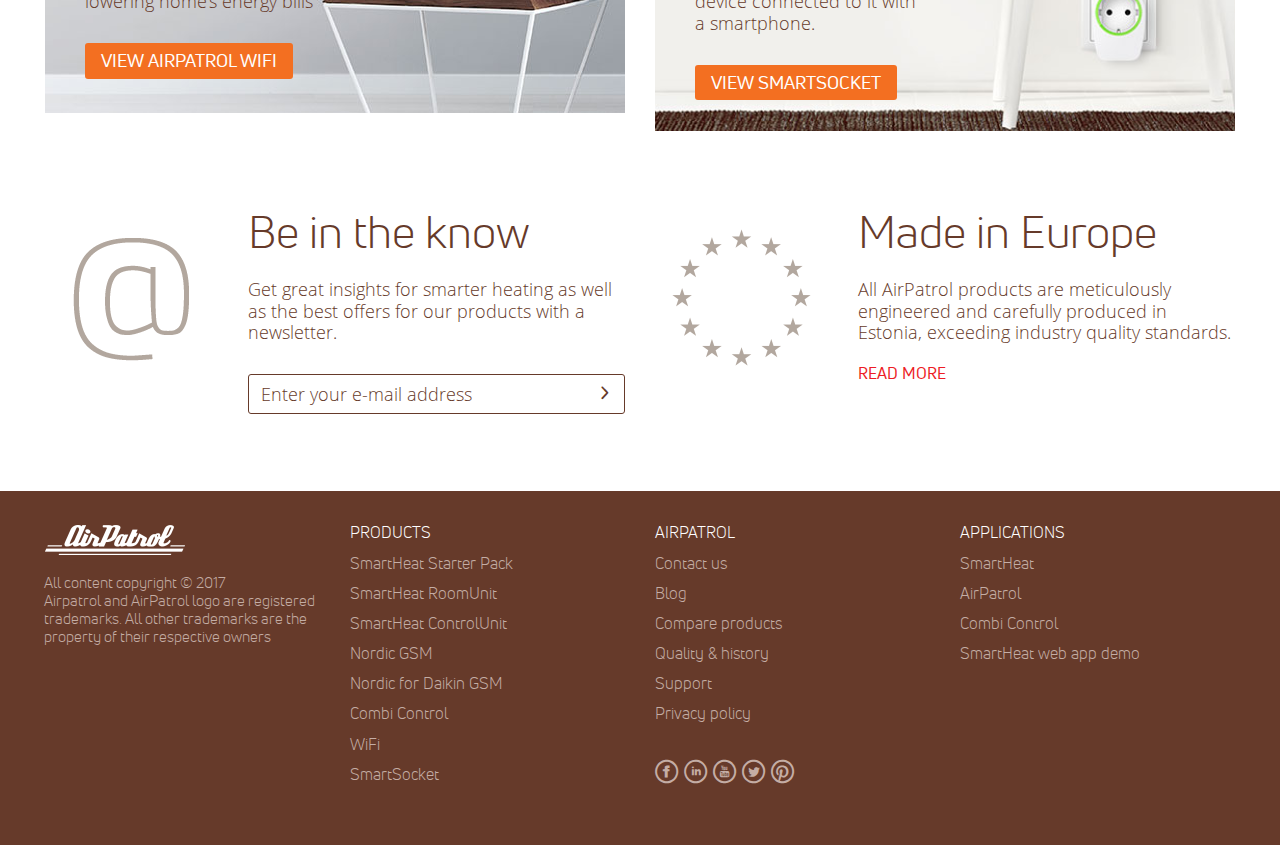
==== commit 609d26e5: "sdasdas" ====
--- a/home-page.html
+++ b/home-page.html
@@ -192,10 +192,6 @@
 				<div class="menu-mobile-link"><a href="">Contact us</a></div>
 
 			</div>
-
-
-
-
 		</div>
 
 		<div class="main-width section-lg text-lg" style="background-image: url(images/image-1.jpg);">
--- a/css/style.css
+++ b/css/style.css
@@ -609,6 +609,21 @@
   line-height: 28px;
   margin-bottom: 43px;
 }
+.text-sm {
+  font-size: 16px;
+  font-weight: 400;
+}
+.text-sm p {
+  line-height: auto;
+  margin-bottom: 19px;
+}
+.text-xs {
+  font-size: 13px;
+}
+.text-second {
+  font-weight: 400;
+  font-family: "UniNeue";
+}
 .subtitle-lg,
 .subtitle {
   font-weight: 400;
@@ -617,7 +632,7 @@
 }
 .subtitle-lg {
   font-size: 18px;
-  line-height: 3;
+  line-height: 2;
   margin: 0;
 }
 .subtitle {
@@ -678,18 +693,6 @@
   font-size: 22px;
   padding: 8px 13px;
 }
-.btn-blue {
-  background-color: #1cbede;
-}
-.btn-red {
-  background-color: #ed1c24;
-}
-.btn-green {
-  background-color: #a9ca41;
-}
-.btn-orange {
-  background-color: #f36f21;
-}
 .btn:focus,
 .btn:active:focus,
 .btn.active:focus,
@@ -711,6 +714,22 @@
   background-image: none;
   outline: 0;
   background-color: #014341;
+}
+.btn-blue {
+  background-color: #1cbede;
+}
+.btn-red {
+  background-color: #ed1c24;
+}
+.btn-red:hover,
+.btn-red:focus {
+  background: #d6171e;
+}
+.btn-green {
+  background-color: #a9ca41;
+}
+.btn-orange {
+  background-color: #f36f21;
 }
 .row {
   margin-left: -15px;
@@ -1443,6 +1462,9 @@
     margin-left: 0%;
   }
 }
+.wrapper {
+  padding-bottom: 40px;
+}
 p,
 ul,
 ol {
@@ -1470,6 +1492,35 @@
 }
 .small-padding {
   padding: 0 40px;
+}
+.xs-padding {
+  padding: 0 30px;
+}
+.row0 {
+  margin-left: 0;
+  margin-right: 0;
+}
+.row0 > * {
+  padding-left: 0;
+  padding-right: 0;
+}
+.row5 {
+  margin-left: -5px;
+  margin-right: -5px;
+}
+.row5 > * {
+  padding-left: 5px;
+  padding-right: 5px;
+}
+@media (min-width: 768px) {
+  .row23 {
+    margin-right: -23px;
+    margin-left: -23px;
+  }
+  .row23 > * {
+    padding-right: 23px;
+    padding-left: 23px;
+  }
 }
 @media (min-width: 1450px) {
   .row60 {
@@ -1528,6 +1579,15 @@
   border: 0;
   background-color: transparent;
 }
+select.form-control {
+  -webkit-appearance: none;
+  -moz-appearance: none;
+  appearance: none;
+  background-image: url(../images/arrow-bottom.png);
+  background-repeat: no-repeat;
+  background-position: 100% 50%;
+  background-size: 32px auto;
+}
 .visible-xs,
 .visible-sm,
 .visible-md,
@@ -1615,18 +1675,56 @@
   }
 }
 .section-lg {
-  padding-top: 113px;
+  padding-top: 122px;
   padding-bottom: 119px;
   margin-bottom: 45px;
   background-size: cover;
   background-position: 50% 50%;
 }
+.section-lg2 {
+  padding-top: 126px;
+  padding-bottom: 100px;
+  margin-bottom: 45px;
+  background-size: cover;
+  background-position: 50% 50%;
+}
+.section-lg2 h1 {
+  margin-bottom: 37px;
+}
+.section-lg2 .read-more {
+  margin-top: 0;
+  padding-top: 5px;
+}
 .section-md {
   margin-bottom: 30px;
-  padding-top: 36px;
-  padding-bottom: 17px;
+  padding-top: 44px;
+  padding-bottom: 60px;
   background-size: cover;
   background-position: 50% 50%;
+}
+.section-md h3 {
+  margin-bottom: 30px;
+  line-height: 50px;
+}
+.section-md .subtitle {
+  margin-bottom: 8px;
+}
+.section-md p:last-child {
+  margin-bottom: 0;
+}
+.section-md2 {
+  padding-top: 40px;
+  padding-bottom: 40px;
+}
+.section-md2 .btn {
+  margin-top: 48px;
+}
+.section-md2 .read-more {
+  padding-top: 15px;
+  margin-top: 0;
+}
+.section-md-img {
+  margin-top: -15px;
 }
 .section-sm {
   min-height: 450px;
@@ -1636,9 +1734,20 @@
   background-size: cover;
   background-position: 50% 50%;
 }
+.section-xs {
+  padding-top: 30px;
+  padding-bottom: 30px;
+  margin-bottom: 30px;
+}
+.section-xs p:last-child {
+  margin-bottom: 0;
+}
+.section-xs .text-xs {
+  margin-top: -8px;
+}
 .column-text {
   padding-top: 44px;
-  padding-bottom: 77px;
+  padding-bottom: 37px;
 }
 .column-text img {
   margin: 24px auto 0;
@@ -1678,10 +1787,6 @@
   background: #fff;
   font-size: 14px;
 }
-.text-two-columns p {
-  width: 50%;
-  float: left;
-}
 .bg-container {
   background-color: #f8f4f2;
 }
@@ -1689,17 +1794,25 @@
   font-family: "OpenSans";
   font-weight: 400;
   font-size: 16px;
+  padding-top: 20px;
+  padding-bottom: 30px;
 }
 .arguments ul {
   list-style: none;
-  /*margin: 0 -15px;*/
   padding: 0;
+  margin: 0 -20px;
 }
 .arguments ul li {
   float: left;
   width: 16.66%;
   text-align: center;
-  padding: 0 15px;
+  padding: 0 20px;
+}
+.arguments h4 {
+  font-weight: 400;
+  font-size: 22px;
+  letter-spacing: 0.2em;
+  margin: 0 0 45px 0;
 }
 .arguments h5 {
   font-weight: 400;
@@ -1840,6 +1953,149 @@
   .read-more {
     font-size: 12px;
     margin: 0;
+  }
+}
+.table-content {
+  line-height: 21px;
+  margin-bottom: 30px;
+}
+.table-content2 {
+  margin-bottom: 40px;
+}
+.table-content-top {
+  font-weight: 400;
+  font-family: "UniNeue";
+}
+.second-menu {
+  font-size: 16px;
+  font-weight: 400;
+  font-family: "UniNeue";
+  border-top: 1px solid #f1ebe4;
+  background: #fff;
+  padding: 10px 0;
+}
+.second-menu:after {
+  content: " ";
+  display: table;
+  width: 100%;
+  clear: both;
+}
+.second-menu p {
+  float: left;
+  margin-bottom: 0;
+}
+.second-menu .icon-right {
+  float: left;
+  font-size: 15px;
+  color: #cbc3b9;
+  margin-left: 15px;
+}
+.second-menu ul {
+  float: left;
+  list-style: none;
+  padding: 0;
+  margin: 0;
+}
+.second-menu ul li {
+  float: left;
+  padding: 0 15px;
+}
+.second-menu a:hover,
+.second-menu a:focus {
+  text-decoration: none;
+  color: #ed1c24;
+}
+.second-menu .current a {
+  color: #ed1c24;
+}
+.section-img-mobile {
+  display: none;
+}
+@media (max-width: 991px) {
+  .arguments ul li {
+    width: 33.333%;
+  }
+}
+@media (max-width: 767px) {
+  .section-img-wrap {
+    background-image: none !important;
+  }
+  .section-img-mobile {
+    display: block;
+  }
+  .section-md h3 {
+    font-size: 28px;
+    line-height: 29px;
+    margin-bottom: 13px;
+  }
+  .section-img-mobile {
+    margin-top: -21px;
+    margin-left: -15px;
+    margin-right: -15px;
+    position: relative;
+    margin-bottom: 20px;
+  }
+  .section-img-mobile-bg {
+    position: absolute;
+    bottom: 0;
+    left: 0;
+    width: 100%;
+    overflow: hidden;
+  }
+  .section-img-mobile-bg i {
+    height: 16px;
+    display: block;
+    background: #f8f4f2;
+    float: left;
+    width: 50%;
+  }
+  .section-img-mobile-bg i:first-child {
+    -ms-transform: skewX(45deg);
+    -webkit-transform: skewX(45deg);
+    transform: skewX(45deg);
+  }
+  .section-img-mobile-bg i:last-child {
+    -ms-transform: skewX(-45deg);
+    -webkit-transform: skewX(-45deg);
+    transform: skewX(-45deg);
+  }
+  .section-xs .text-xs {
+    margin-top: 0;
+  }
+  .table-content {
+    margin-bottom: 20px;
+  }
+  .text-sm {
+    font-size: 13px;
+  }
+  .xs-padding {
+    padding-left: 15px;
+    padding-right: 15px;
+  }
+  .arguments ul li {
+    width: 100%;
+    float: none;
+    margin-bottom: 30px;
+  }
+  .arguments h4 {
+    font-size: 15px;
+    margin-bottom: 22px;
+  }
+  .arguments img {
+    width: 78px;
+  }
+  .arguments h5 {
+    font-size: 20px;
+  }
+  .arguments {
+    font-size: 13px;
+  }
+  .section-lg2 {
+    padding: 40px 15px 150px;
+    margin-bottom: 16px;
+  }
+  .section-lg2 p {
+    padding: 0;
   }
 }
 .main-nav {
